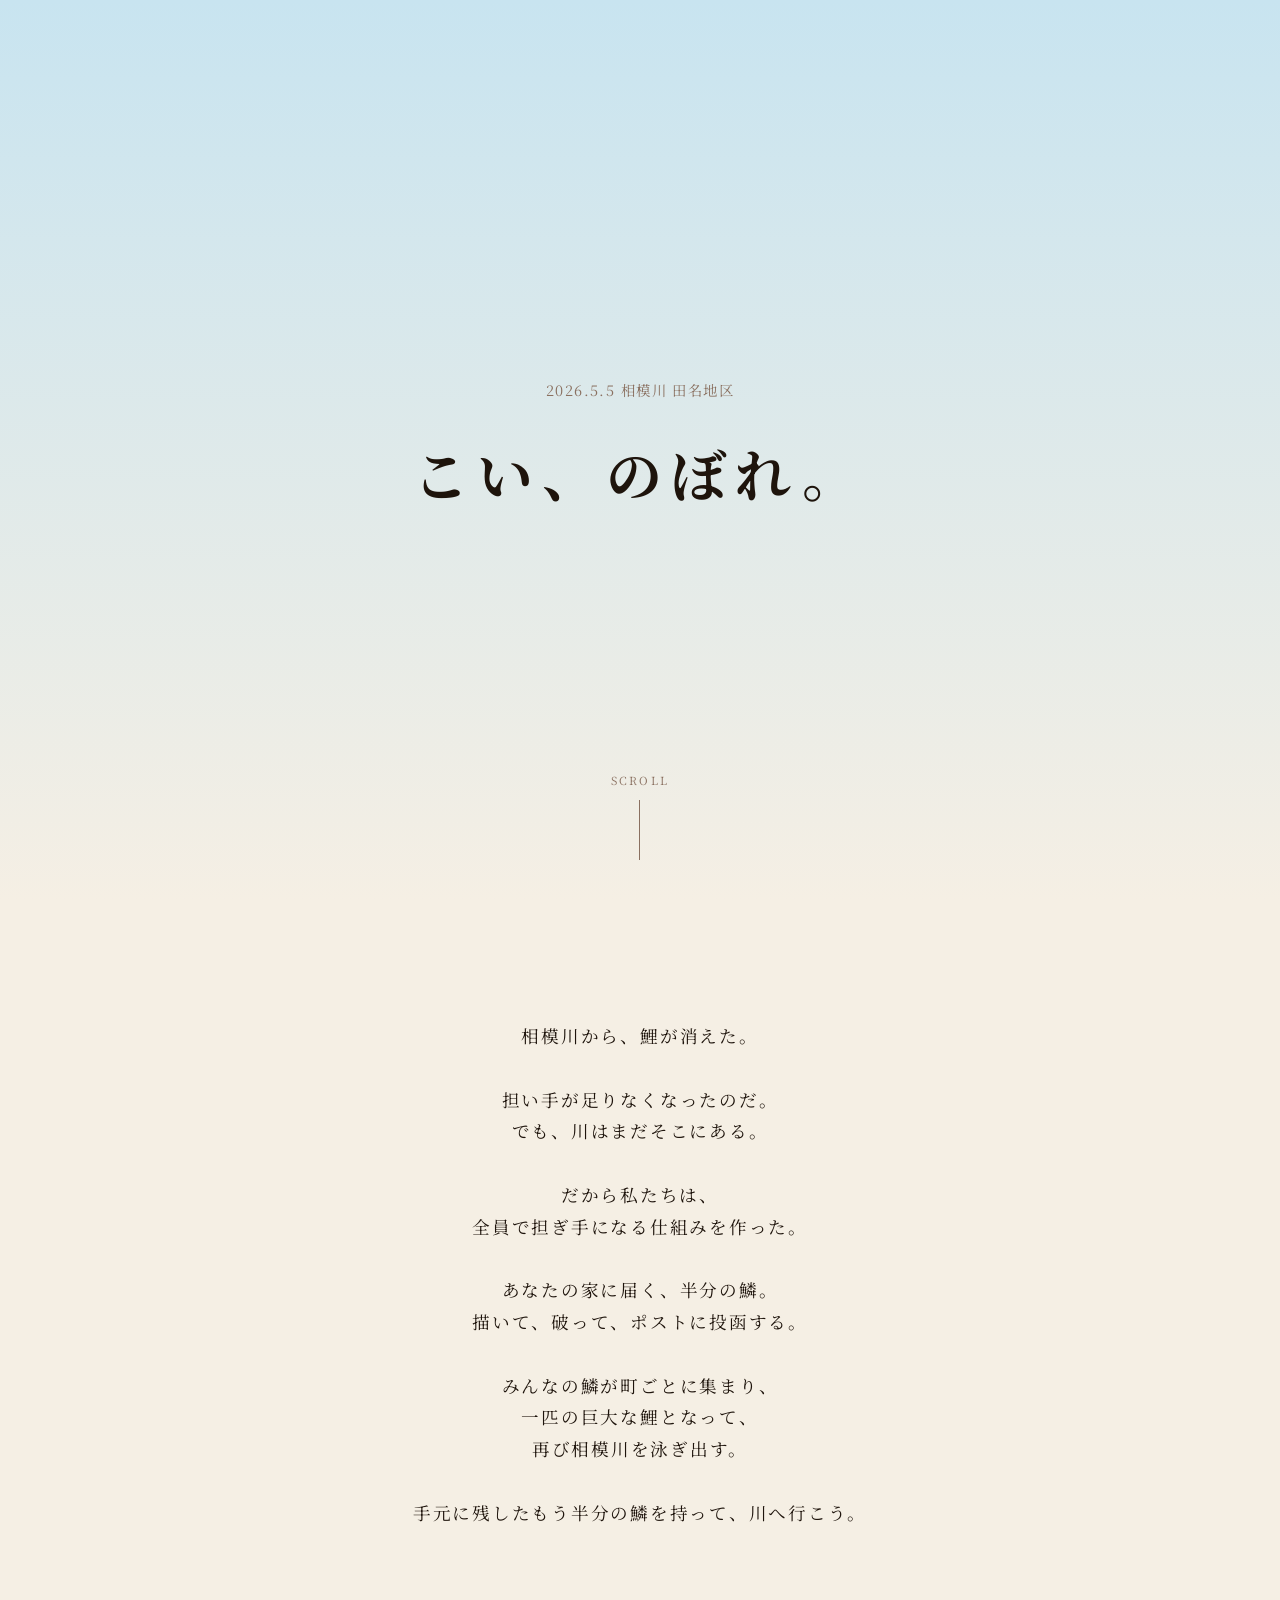
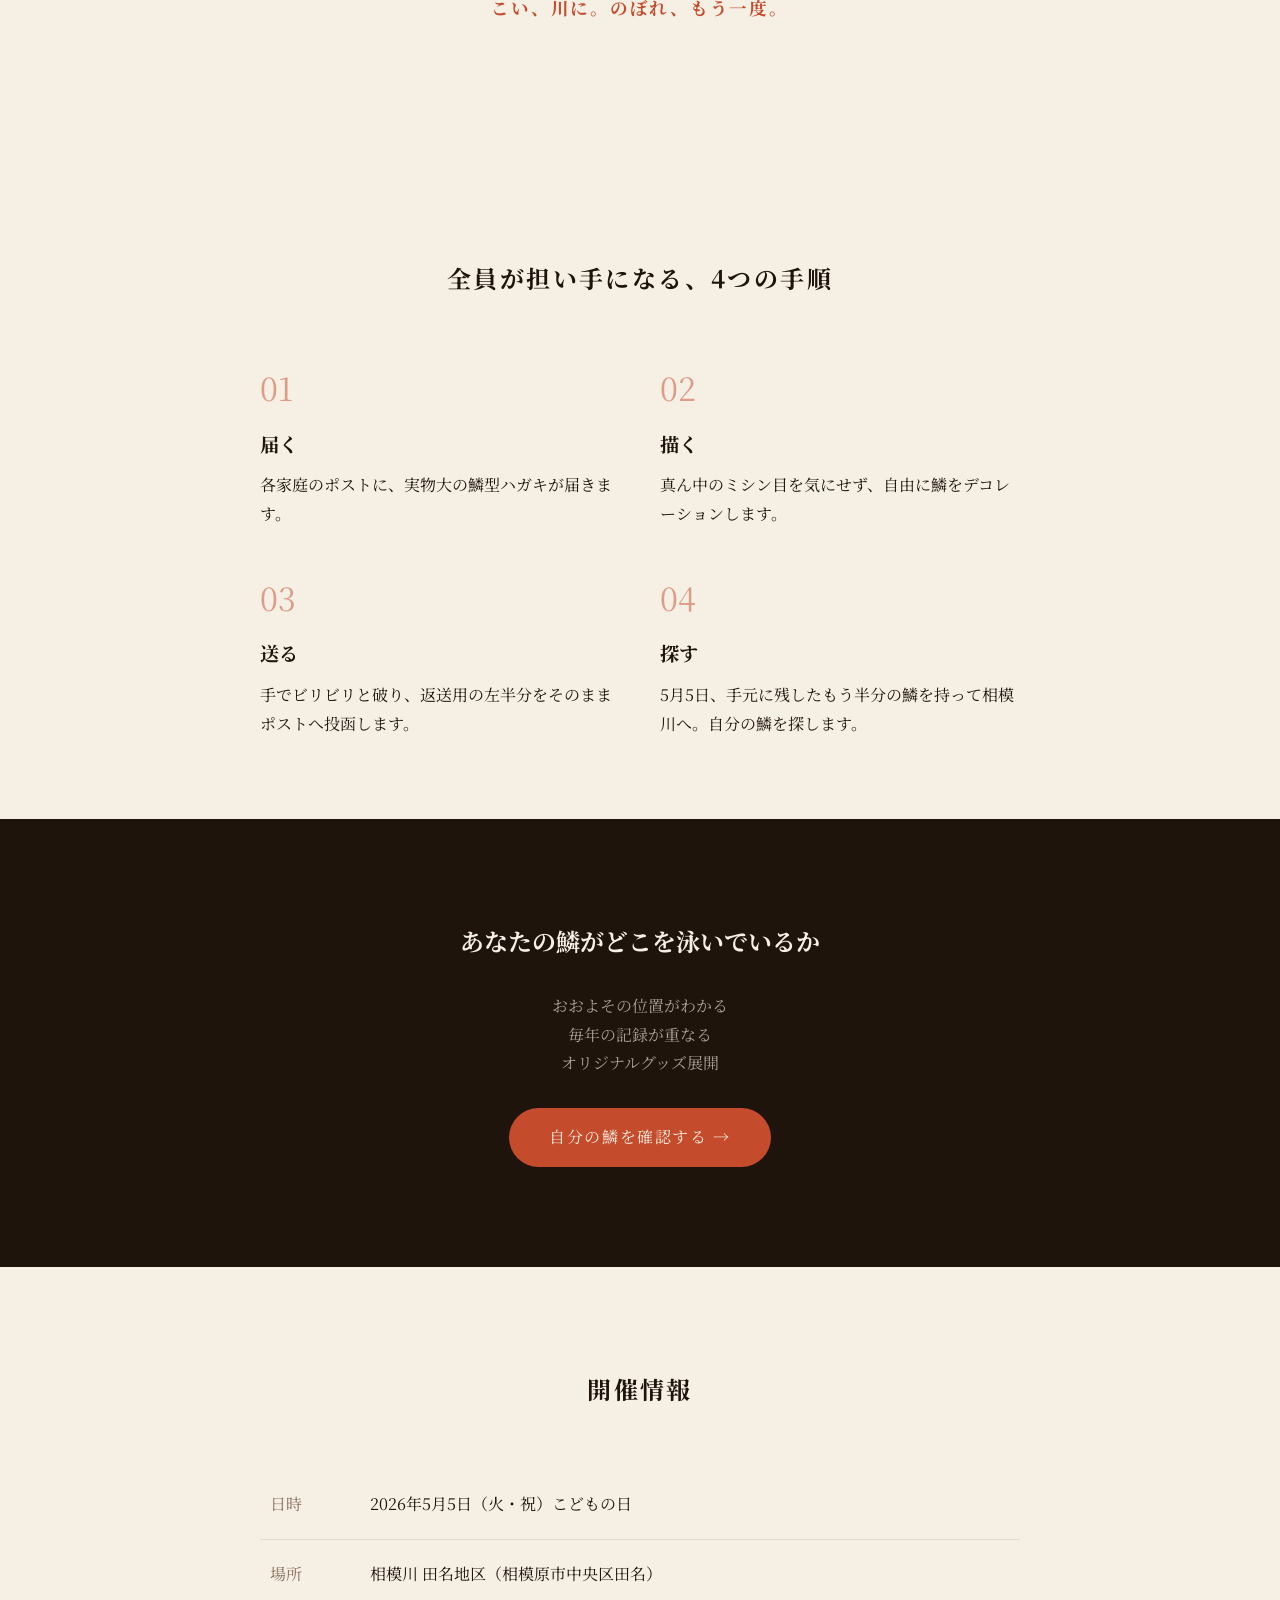
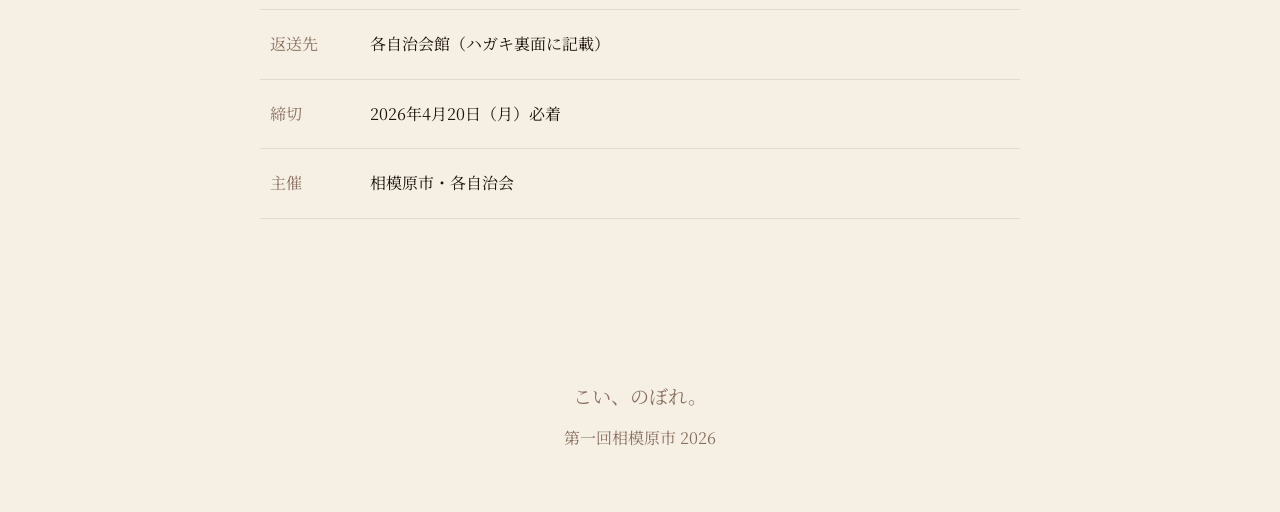
==== index.html @ a3b60a34 "Rename HTML to index.html" ====
<!DOCTYPE html>
<html lang="ja">
<head>
  <meta charset="UTF-8">
  <meta name="viewport" content="width=device-width, initial-scale=1.0">
  <title>こい、のぼれ。 | 第一回相模原市</title>
  <link rel="preconnect" href="https://fonts.googleapis.com">
  <link rel="preconnect" href="https://fonts.gstatic.com" crossorigin>
  <link href="https://fonts.googleapis.com/css2?family=Noto+Serif+JP:wght@300;400;700&display=swap" rel="stylesheet">
  <link rel="stylesheet" href="style.css">
</head>
<body>

  <section class="hero">
    <div class="hero-content fade-in">
      <div class="badge">2026.5.5 相模川 田名地区</div>
      <h1 class="logo-text">こい、のぼれ。</h1>
    </div>
    <div class="scroll-indicator fade-in">
      <span>SCROLL</span>
      <div class="line"></div>
    </div>
  </section>

  <section class="statement">
    <div class="statement-container fade-in">
      <p>相模川から、鯉が消えた。</p>
      <p>担い手が足りなくなったのだ。<br>でも、川はまだそこにある。</p>
      <p>だから私たちは、<br>全員で担ぎ手になる仕組みを作った。</p>
      <p>あなたの家に届く、半分の鱗。<br>描いて、破って、ポストに投函する。</p>
      <p>みんなの鱗が町ごとに集まり、<br>一匹の巨大な鯉となって、<br>再び相模川を泳ぎ出す。</p>
      <p>手元に残したもう半分の鱗を持って、川へ行こう。</p>
      <p class="accent-text highlight-statement">こい、川に。のぼれ、もう一度。</p>
    </div>
  </section>

  <section class="how-it-works">
    <h2 class="section-title fade-in">全員が担い手になる、4つの手順</h2>
    <div class="steps">
      <div class="step fade-in">
        <div class="step-num">01</div>
        <h3>届く</h3>
        <p>各家庭のポストに、実物大の鱗型ハガキが届きます。</p>
      </div>
      <div class="step fade-in">
        <div class="step-num">02</div>
        <h3>描く</h3>
        <p>真ん中のミシン目を気にせず、自由に鱗をデコレーションします。</p>
      </div>
      <div class="step fade-in">
        <div class="step-num">03</div>
        <h3>送る</h3>
        <p>手でビリビリと破り、返送用の左半分をそのままポストへ投函します。</p>
      </div>
      <div class="step fade-in">
        <div class="step-num">04</div>
        <h3>探す</h3>
        <p>5月5日、手元に残したもう半分の鱗を持って相模川へ。自分の鱗を探します。</p>
      </div>
    </div>
  </section>

  <section class="cta fade-in">
    <div class="cta-content">
      <h2>あなたの鱗がどこを泳いでいるか</h2>
      <ul class="cta-features">
        <li>おおよその位置がわかる</li>
        <li>毎年の記録が重なる</li>
        <li>オリジナルグッズ展開</li>
      </ul>
      <a href="my-uroko.html" class="btn-primary">自分の鱗を確認する &rarr;</a>
    </div>
  </section>

  <section class="info fade-in">
    <h2 class="section-title">開催情報</h2>
    <table class="info-table">
      <tr>
        <th>日時</th>
        <td>2026年5月5日（火・祝）こどもの日</td>
      </tr>
      <tr>
        <th>場所</th>
        <td>相模川 田名地区（相模原市中央区田名）</td>
      </tr>
      <tr>
        <th>返送先</th>
        <td>各自治会館（ハガキ裏面に記載）</td>
      </tr>
      <tr>
        <th>締切</th>
        <td>2026年4月20日（月）必着</td>
      </tr>
      <tr>
        <th>主催</th>
        <td>相模原市・各自治会</td>
      </tr>
    </table>
  </section>

  <footer class="footer">
    <div class="footer-logo">こい、のぼれ。</div>
    <div class="footer-sub">第一回相模原市 2026</div>
  </footer>

  <script src="main.js"></script>
</body>
</html>
---- style.css ----
:root {
  --bg-color: #f5efe4;
  --text-color: #1e140c;
  --accent-color: #c44b2b;
  --sky-color: #c8e4f0;
  --sub-text: #8a7060;
  --font-serif: 'Noto Serif JP', serif;
}

* {
  margin: 0;
  padding: 0;
  box-sizing: border-box;
}

body {
  font-family: var(--font-serif);
  background-color: var(--bg-color);
  color: var(--text-color);
  line-height: 1.8;
  overflow-x: hidden;
}

/* --- Utilities & Animations --- */
.fade-in {
  opacity: 0;
  transform: translateY(20px);
  transition: opacity 1s ease-out, transform 1s ease-out;
}
.fade-in.is-visible {
  opacity: 1;
  transform: translateY(0);
}
.accent-text { color: var(--accent-color); }

/* --- Hero Section --- */
.hero {
  height: 100vh;
  display: flex;
  flex-direction: column;
  justify-content: center;
  align-items: center;
  background: linear-gradient(to bottom, var(--sky-color) 0%, var(--bg-color) 100%);
  position: relative;
}
.badge {
  font-size: 0.9rem;
  letter-spacing: 0.1em;
  color: var(--sub-text);
  margin-bottom: 20px;
  text-align: center;
}
.logo-text {
  font-size: 3.5rem;
  font-weight: 700;
  letter-spacing: 0.15em;
  mix-blend-mode: multiply;
}
.scroll-indicator {
  position: absolute;
  bottom: 40px;
  display: flex;
  flex-direction: column;
  align-items: center;
  font-size: 0.7rem;
  letter-spacing: 0.2em;
  color: var(--sub-text);
}
.scroll-indicator .line {
  width: 1px;
  height: 60px;
  background-color: var(--sub-text);
  margin-top: 10px;
}

/* --- Statement Section --- */
.statement {
  padding: 120px 20px;
  display: flex;
  justify-content: center;
}
.statement-container {
  max-width: 600px;
  text-align: center;
}
.statement-container p {
  margin-bottom: 2rem;
  font-size: 1.1rem;
  letter-spacing: 0.1em;
}
.highlight-statement {
  font-size: 1.4rem;
  font-weight: 700;
  margin-top: 4rem;
}

/* --- How it works Section --- */
.how-it-works {
  padding: 80px 20px;
  max-width: 800px;
  margin: 0 auto;
}
.section-title {
  text-align: center;
  font-size: 1.5rem;
  letter-spacing: 0.1em;
  margin-bottom: 60px;
}
.steps {
  display: grid;
  grid-template-columns: repeat(auto-fit, minmax(240px, 1fr));
  gap: 40px;
}
.step-num {
  font-size: 2rem;
  color: var(--accent-color);
  opacity: 0.5;
  margin-bottom: 10px;
}
.step h3 {
  font-size: 1.2rem;
  margin-bottom: 10px;
}

/* --- CTA Section --- */
.cta {
  background-color: var(--text-color);
  color: var(--bg-color);
  padding: 100px 20px;
  text-align: center;
}
.cta-features {
  list-style: none;
  margin: 30px 0;
  color: #a9a098;
}
.btn-primary {
  display: inline-block;
  background-color: var(--accent-color);
  color: var(--bg-color);
  padding: 15px 40px;
  text-decoration: none;
  border-radius: 50px;
  letter-spacing: 0.1em;
  transition: opacity 0.3s;
}
.btn-primary:hover { opacity: 0.8; }

/* --- Info Section --- */
.info {
  padding: 100px 20px;
  max-width: 800px;
  margin: 0 auto;
}
.info-table {
  width: 100%;
  border-collapse: collapse;
}
.info-table th, .info-table td {
  padding: 20px 10px;
  border-bottom: 1px solid rgba(30, 20, 12, 0.1);
  text-align: left;
}
.info-table th {
  width: 100px;
  color: var(--sub-text);
  font-weight: 400;
}

/* --- Footer --- */
.footer {
  text-align: center;
  padding: 60px 20px;
  color: var(--sub-text);
}
.footer-logo { font-size: 1.2rem; margin-bottom: 10px; }

/* =========================================
   MY Uroko Page (Mobile First UI)
========================================= */
.my-uroko-page {
  background-color: var(--bg-color);
  min-height: 100vh;
  display: flex;
  flex-direction: column;
}
.mu-header {
  padding: 20px;
  display: flex;
  justify-content: space-between;
  align-items: center;
  border-bottom: 1px solid rgba(30, 20, 12, 0.1);
}
.mu-logo { font-weight: 700; }
.mu-area { font-size: 0.8rem; color: var(--sub-text); }
.mu-main { flex: 1; padding: 40px 20px; }
.mu-visual { text-align: center; margin-bottom: 50px; }

/* 簡易的な鱗の並びと、命の鼓動（Heartbeat）アニメーション */
.scale-pattern {
  display: flex;
  flex-wrap: wrap;
  justify-content: center;
  gap: 5px;
  max-width: 200px;
  margin: 0 auto 30px auto;
}
.scale {
  width: 40px; height: 40px;
  background-color: rgba(30, 20, 12, 0.1);
  border-radius: 0 50% 50% 50%;
  transform: rotate(45deg);
}
.scale.highlight { background-color: var(--accent-color); }
.scale.family { background-color: #7ca8b8; }
.heartbeat {
  animation: heartbeat 2s infinite;
}
@keyframes heartbeat {
  0% { transform: rotate(45deg) scale(1); }
  10% { transform: rotate(45deg) scale(1.1); }
  20% { transform: rotate(45deg) scale(1); }
}

.mu-countdown { text-align: center; margin-bottom: 40px; }
.days { font-size: 4rem; font-weight: 700; color: var(--accent-color); line-height: 1; }
.days span { font-size: 1.2rem; color: var(--text-color); }

.mu-tabs { display: flex; border-bottom: 1px solid rgba(30, 20, 12, 0.1); margin-bottom: 20px; }
.tab { flex: 1; text-align: center; padding: 10px; color: var(--sub-text); }
.tab.active { color: var(--text-color); border-bottom: 2px solid var(--text-color); font-weight: 700; }
.family-list { list-style: none; }
.family-list li { margin-bottom: 15px; font-size: 0.9rem; }
.color-dot { display: inline-block; width: 12px; height: 12px; border-radius: 50%; margin-right: 10px; }

.mu-footer {
  background-color: var(--text-color);
  color: var(--bg-color);
  text-align: center;
  padding: 30px 20px;
  font-weight: 300;
  letter-spacing: 0.1em;
}
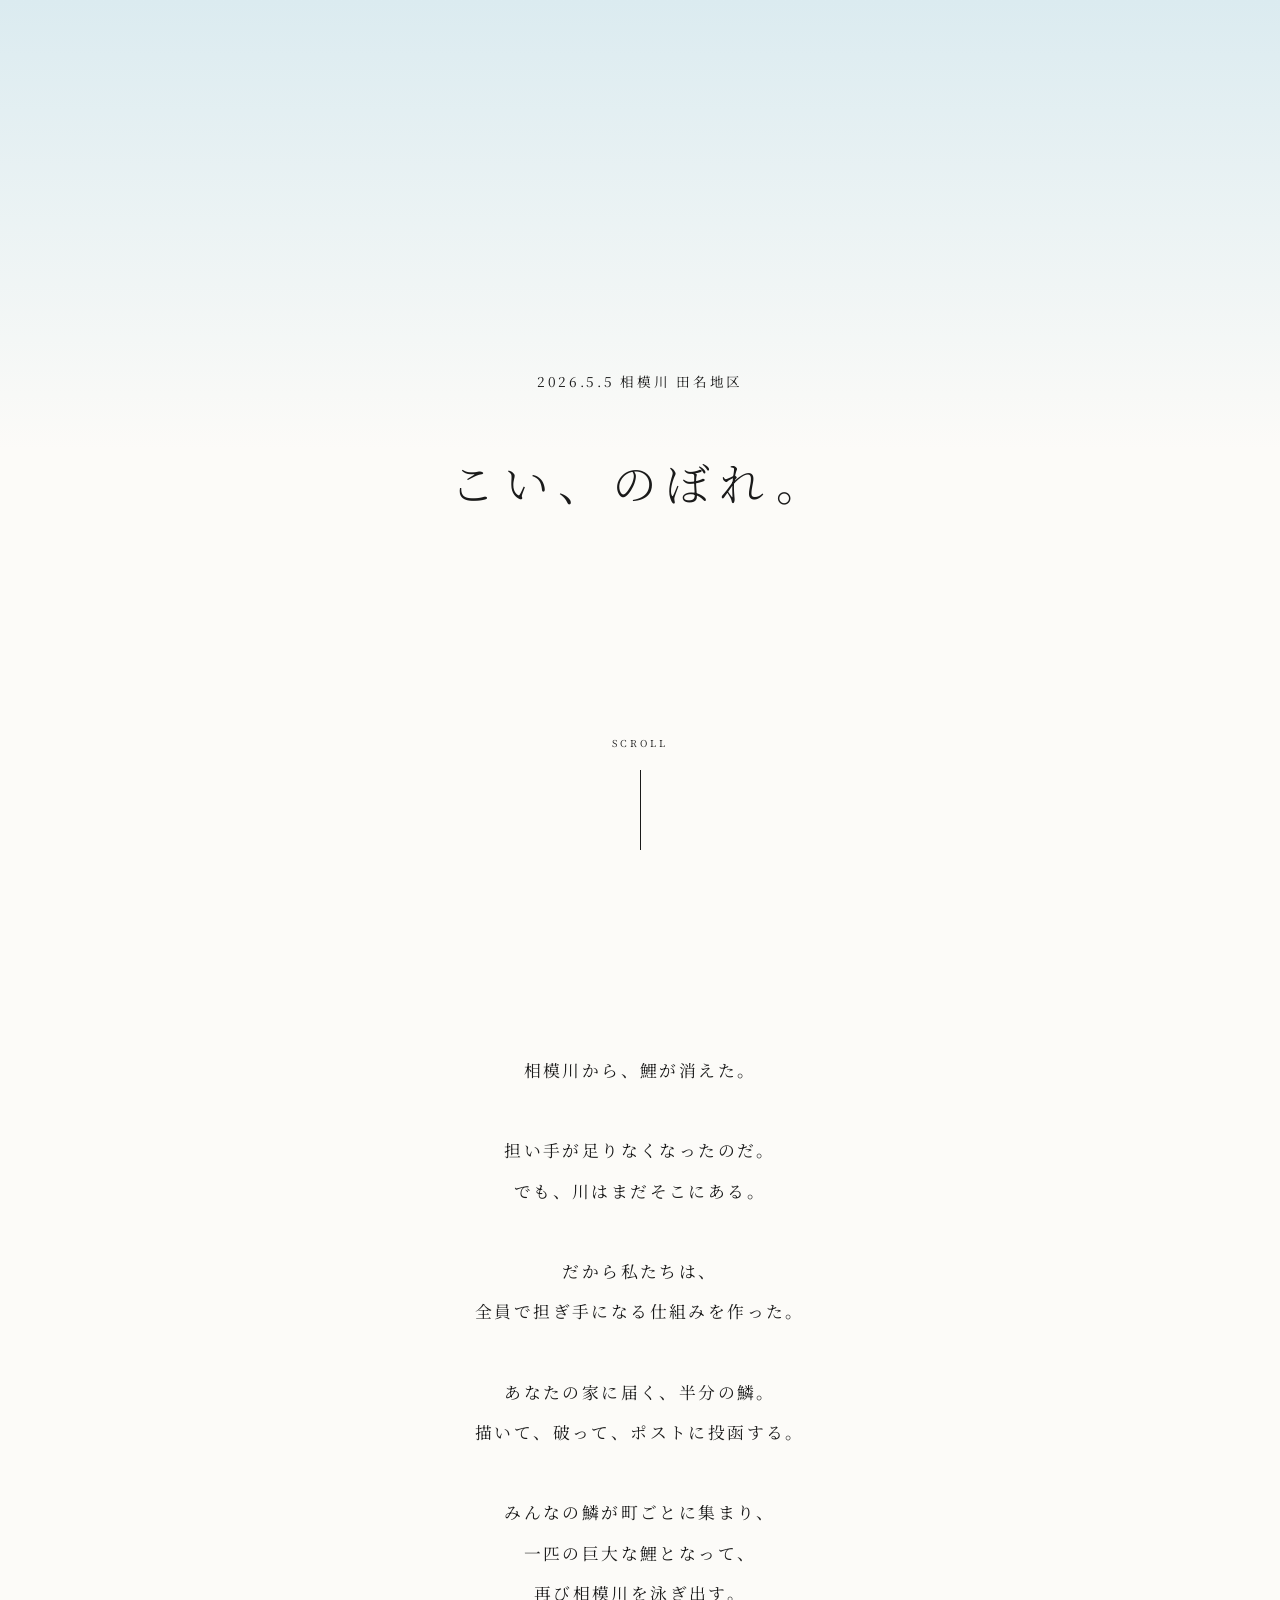
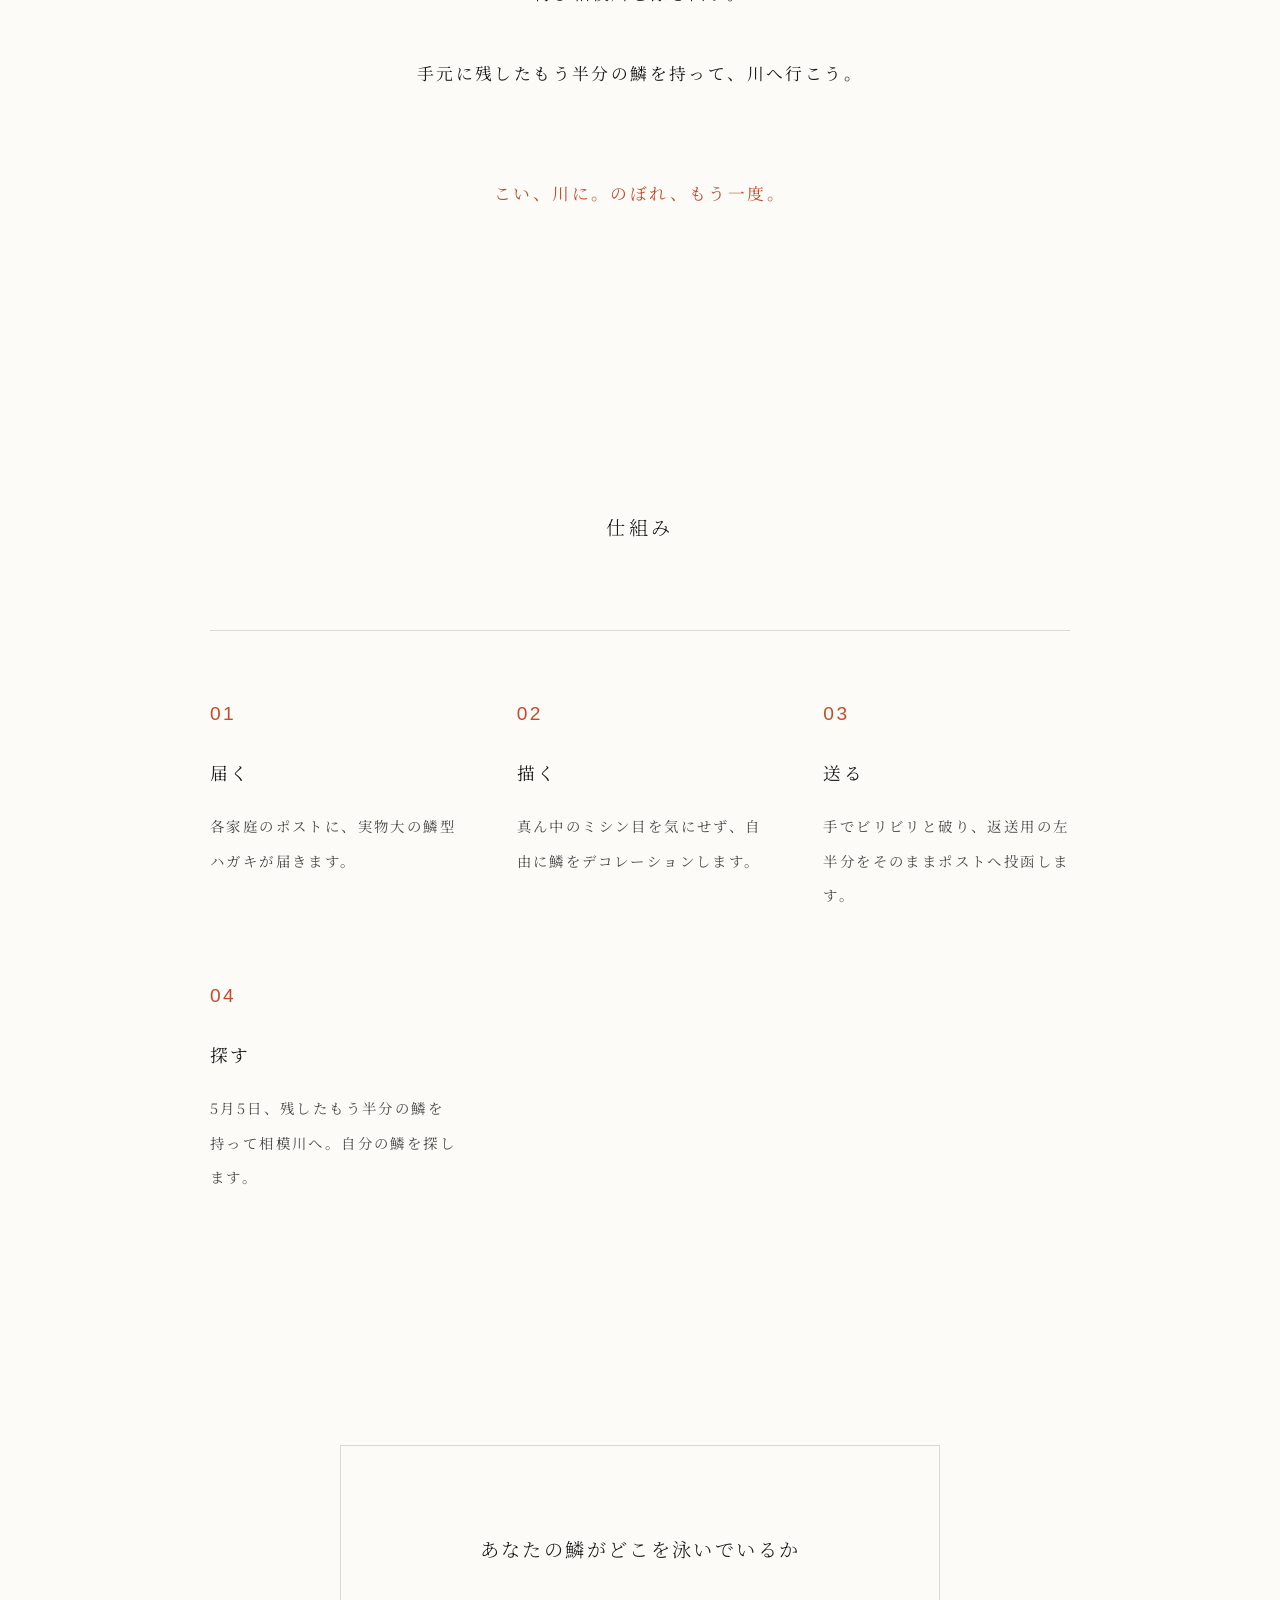
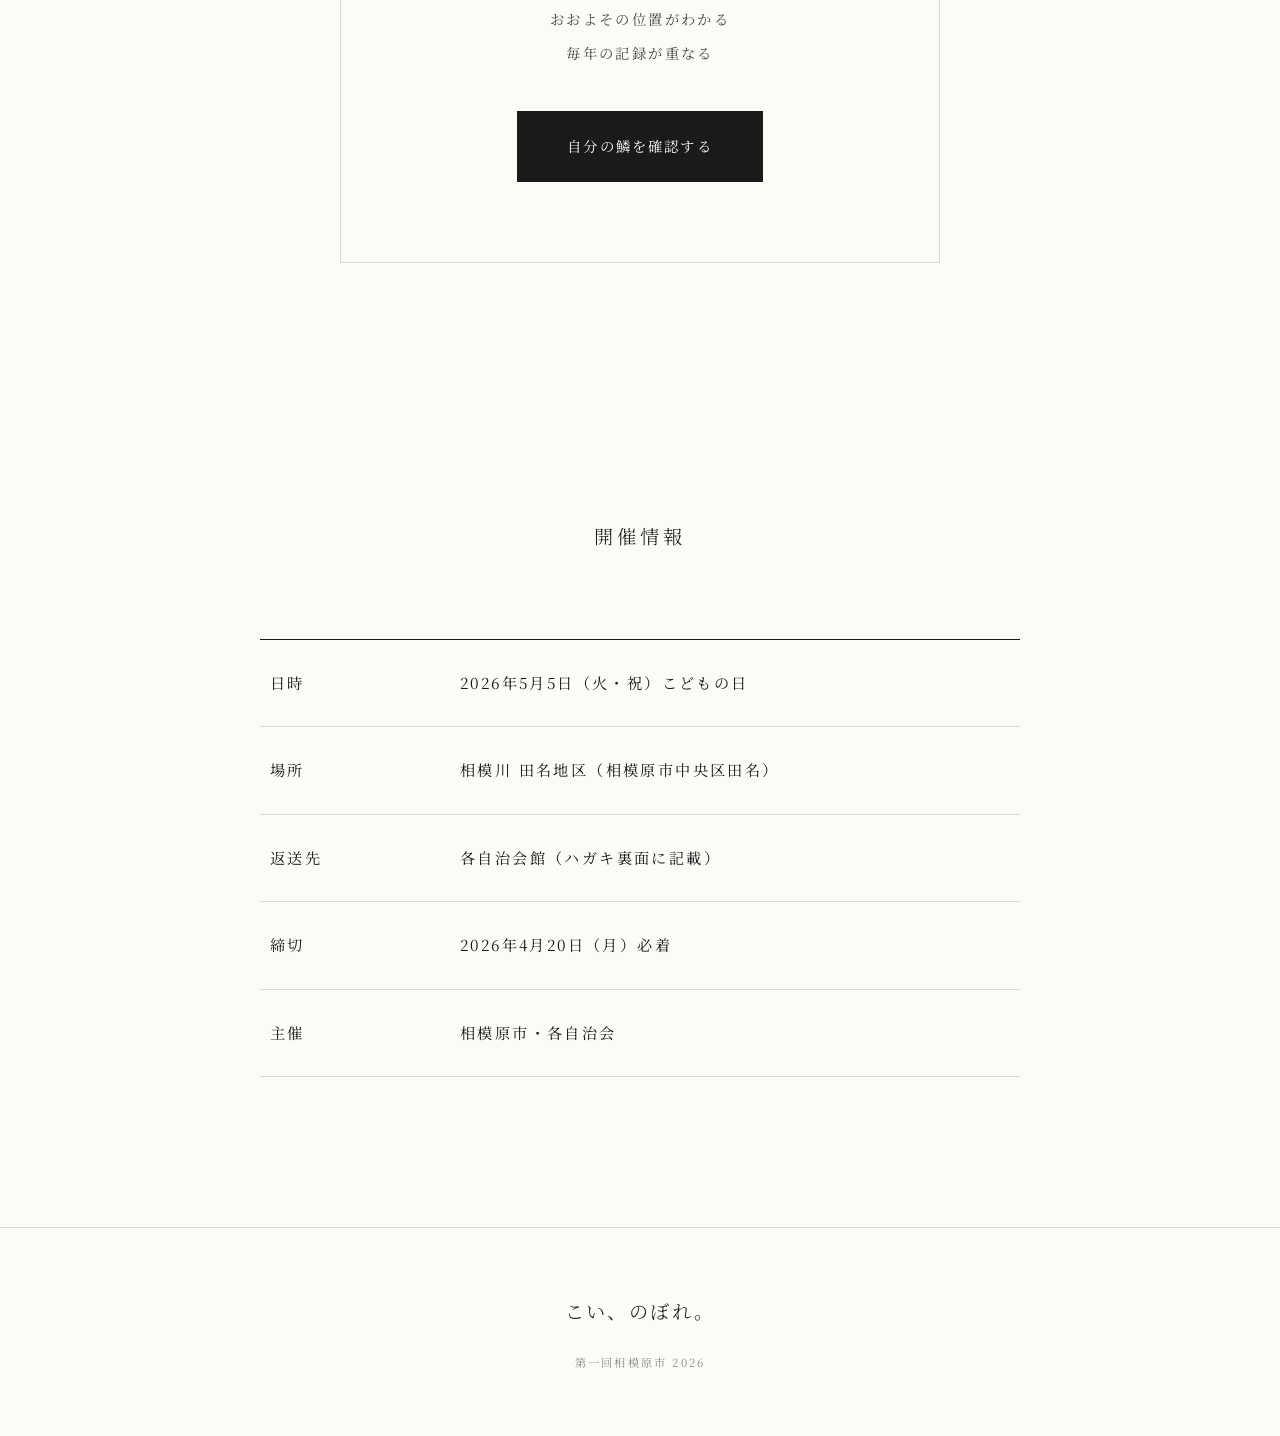
==== commit c379d1e7: "Update index.html" ====
--- a/index.html
+++ b/index.html
@@ -6,13 +6,13 @@
   <title>こい、のぼれ。 | 第一回相模原市</title>
   <link rel="preconnect" href="https://fonts.googleapis.com">
   <link rel="preconnect" href="https://fonts.gstatic.com" crossorigin>
-  <link href="https://fonts.googleapis.com/css2?family=Noto+Serif+JP:wght@300;400;700&display=swap" rel="stylesheet">
+  <link href="https://fonts.googleapis.com/css2?family=Noto+Serif+JP:wght@300;400&display=swap" rel="stylesheet">
   <link rel="stylesheet" href="style.css">
 </head>
 <body>
 
   <section class="hero">
-    <div class="hero-content fade-in">
+    <div class="hero-content fade-in text-center">
       <div class="badge">2026.5.5 相模川 田名地区</div>
       <h1 class="logo-text">こい、のぼれ。</h1>
     </div>
@@ -23,19 +23,19 @@
   </section>
 
   <section class="statement">
-    <div class="statement-container fade-in">
-      <p>相模川から、鯉が消えた。</p>
-      <p>担い手が足りなくなったのだ。<br>でも、川はまだそこにある。</p>
-      <p>だから私たちは、<br>全員で担ぎ手になる仕組みを作った。</p>
-      <p>あなたの家に届く、半分の鱗。<br>描いて、破って、ポストに投函する。</p>
-      <p>みんなの鱗が町ごとに集まり、<br>一匹の巨大な鯉となって、<br>再び相模川を泳ぎ出す。</p>
-      <p>手元に残したもう半分の鱗を持って、川へ行こう。</p>
-      <p class="accent-text highlight-statement">こい、川に。のぼれ、もう一度。</p>
+    <div class="statement-container">
+      <p class="fade-in">相模川から、鯉が消えた。</p>
+      <p class="fade-in">担い手が足りなくなったのだ。<br>でも、川はまだそこにある。</p>
+      <p class="fade-in">だから私たちは、<br>全員で担ぎ手になる仕組みを作った。</p>
+      <p class="fade-in">あなたの家に届く、半分の鱗。<br>描いて、破って、ポストに投函する。</p>
+      <p class="fade-in">みんなの鱗が町ごとに集まり、<br>一匹の巨大な鯉となって、<br>再び相模川を泳ぎ出す。</p>
+      <p class="fade-in">手元に残したもう半分の鱗を持って、川へ行こう。</p>
+      <p class="accent-text highlight-statement fade-in">こい、川に。のぼれ、もう一度。</p>
     </div>
   </section>
 
   <section class="how-it-works">
-    <h2 class="section-title fade-in">全員が担い手になる、4つの手順</h2>
+    <h2 class="section-title fade-in">仕組み</h2>
     <div class="steps">
       <div class="step fade-in">
         <div class="step-num">01</div>
@@ -55,26 +55,25 @@
       <div class="step fade-in">
         <div class="step-num">04</div>
         <h3>探す</h3>
-        <p>5月5日、手元に残したもう半分の鱗を持って相模川へ。自分の鱗を探します。</p>
+        <p>5月5日、残したもう半分の鱗を持って相模川へ。自分の鱗を探します。</p>
       </div>
     </div>
   </section>
 
-  <section class="cta fade-in">
-    <div class="cta-content">
+  <section class="cta">
+    <div class="cta-content fade-in">
       <h2>あなたの鱗がどこを泳いでいるか</h2>
       <ul class="cta-features">
         <li>おおよその位置がわかる</li>
         <li>毎年の記録が重なる</li>
-        <li>オリジナルグッズ展開</li>
       </ul>
-      <a href="my-uroko.html" class="btn-primary">自分の鱗を確認する &rarr;</a>
+      <a href="my-uroko.html" class="btn-primary">自分の鱗を確認する</a>
     </div>
   </section>
 
-  <section class="info fade-in">
-    <h2 class="section-title">開催情報</h2>
-    <table class="info-table">
+  <section class="info">
+    <h2 class="section-title fade-in">開催情報</h2>
+    <table class="info-table fade-in">
       <tr>
         <th>日時</th>
         <td>2026年5月5日（火・祝）こどもの日</td>
@@ -98,7 +97,7 @@
     </table>
   </section>
 
-  <footer class="footer">
+  <footer class="footer fade-in">
     <div class="footer-logo">こい、のぼれ。</div>
     <div class="footer-sub">第一回相模原市 2026</div>
   </footer>
--- a/style.css
+++ b/style.css
@@ -1,9 +1,11 @@
+@charset "UTF-8";
+
 :root {
-  --bg-color: #f5efe4;
-  --text-color: #1e140c;
+  /* リファレンスに合わせた、より上品な和紙のような色設定 */
+  --bg-color: #fcfbf8;
+  --text-color: #1a1a1a;
   --accent-color: #c44b2b;
-  --sky-color: #c8e4f0;
-  --sub-text: #8a7060;
+  --border-color: rgba(26, 26, 26, 0.15);
   --font-serif: 'Noto Serif JP', serif;
 }
 
@@ -17,21 +19,24 @@
   font-family: var(--font-serif);
   background-color: var(--bg-color);
   color: var(--text-color);
-  line-height: 1.8;
-  overflow-x: hidden;
+  line-height: 2.4; /* 行間をさらに広く */
+  letter-spacing: 0.15em; /* 文字間を空けて上品に */
+  -webkit-font-smoothing: antialiased;
+  -moz-osx-font-smoothing: grayscale;
 }
 
 /* --- Utilities & Animations --- */
 .fade-in {
   opacity: 0;
-  transform: translateY(20px);
-  transition: opacity 1s ease-out, transform 1s ease-out;
+  transform: translateY(30px); /* 移動距離を少し長めに */
+  transition: opacity 1.5s cubic-bezier(0.2, 0.8, 0.2, 1), transform 1.5s cubic-bezier(0.2, 0.8, 0.2, 1);
 }
 .fade-in.is-visible {
   opacity: 1;
   transform: translateY(0);
 }
 .accent-text { color: var(--accent-color); }
+.text-center { text-align: center; }
 
 /* --- Hero Section --- */
 .hero {
@@ -40,42 +45,55 @@
   flex-direction: column;
   justify-content: center;
   align-items: center;
-  background: linear-gradient(to bottom, var(--sky-color) 0%, var(--bg-color) 100%);
   position: relative;
 }
+.hero::after {
+  /* 空色の淡いグラデーションを上部のみに配置 */
+  content: '';
+  position: absolute;
+  top: 0; left: 0; width: 100%; height: 50vh;
+  background: linear-gradient(to bottom, #dbebf0 0%, rgba(252,251,248,0) 100%);
+  z-index: -1;
+}
 .badge {
-  font-size: 0.9rem;
-  letter-spacing: 0.1em;
-  color: var(--sub-text);
-  margin-bottom: 20px;
-  text-align: center;
+  font-size: 0.85rem;
+  letter-spacing: 0.2em;
+  margin-bottom: 30px;
 }
 .logo-text {
-  font-size: 3.5rem;
-  font-weight: 700;
-  letter-spacing: 0.15em;
-  mix-blend-mode: multiply;
-}
+  font-size: 2.8rem;
+  font-weight: 300; /* 太字をやめ、細く繊細に */
+  letter-spacing: 0.2em;
+}
+
+/* スクロールインジケーター（極細の線） */
 .scroll-indicator {
   position: absolute;
-  bottom: 40px;
+  bottom: 50px;
   display: flex;
   flex-direction: column;
   align-items: center;
-  font-size: 0.7rem;
-  letter-spacing: 0.2em;
-  color: var(--sub-text);
+  font-size: 0.6rem;
+  letter-spacing: 0.3em;
 }
 .scroll-indicator .line {
   width: 1px;
-  height: 60px;
-  background-color: var(--sub-text);
-  margin-top: 10px;
+  height: 80px;
+  background-color: var(--text-color);
+  margin-top: 15px;
+  transform-origin: top;
+  animation: scrollLine 2s infinite cubic-bezier(0.2, 0.8, 0.2, 1);
+}
+@keyframes scrollLine {
+  0% { transform: scaleY(0); }
+  50% { transform: scaleY(1); transform-origin: top; }
+  51% { transform-origin: bottom; }
+  100% { transform: scaleY(0); transform-origin: bottom; }
 }
 
 /* --- Statement Section --- */
 .statement {
-  padding: 120px 20px;
+  padding: 150px 20px;
   display: flex;
   justify-content: center;
 }
@@ -84,160 +102,114 @@
   text-align: center;
 }
 .statement-container p {
-  margin-bottom: 2rem;
-  font-size: 1.1rem;
-  letter-spacing: 0.1em;
+  margin-bottom: 2.5rem;
+  font-size: 1.05rem;
 }
 .highlight-statement {
-  font-size: 1.4rem;
-  font-weight: 700;
-  margin-top: 4rem;
+  font-size: 1.2rem;
+  margin-top: 5rem;
 }
 
 /* --- How it works Section --- */
 .how-it-works {
-  padding: 80px 20px;
-  max-width: 800px;
+  padding: 100px 20px;
+  max-width: 900px;
   margin: 0 auto;
 }
 .section-title {
   text-align: center;
-  font-size: 1.5rem;
-  letter-spacing: 0.1em;
-  margin-bottom: 60px;
+  font-size: 1.2rem;
+  font-weight: 300;
+  letter-spacing: 0.2em;
+  margin-bottom: 80px;
 }
 .steps {
   display: grid;
-  grid-template-columns: repeat(auto-fit, minmax(240px, 1fr));
-  gap: 40px;
+  grid-template-columns: repeat(auto-fit, minmax(200px, 1fr));
+  gap: 60px;
+  border-top: 1px solid var(--border-color); /* 花火サイトのような区切り線 */
+  padding-top: 60px;
 }
 .step-num {
-  font-size: 2rem;
+  font-size: 1.2rem;
   color: var(--accent-color);
-  opacity: 0.5;
-  margin-bottom: 10px;
+  margin-bottom: 15px;
+  font-family: Helvetica, sans-serif; /* 数字だけシャープに */
 }
 .step h3 {
-  font-size: 1.2rem;
-  margin-bottom: 10px;
+  font-size: 1.1rem;
+  font-weight: 400;
+  margin-bottom: 15px;
+}
+.step p {
+  font-size: 0.9rem;
+  color: #4a4a4a;
 }
 
 /* --- CTA Section --- */
 .cta {
+  padding: 150px 20px;
+  text-align: center;
+}
+.cta-content {
+  max-width: 600px;
+  margin: 0 auto;
+  border: 1px solid var(--border-color); /* 繊細な枠線 */
+  padding: 80px 40px;
+}
+.cta-content h2 {
+  font-size: 1.2rem;
+  font-weight: 300;
+  margin-bottom: 30px;
+}
+.cta-features {
+  list-style: none;
+  margin-bottom: 40px;
+  font-size: 0.9rem;
+  color: #4a4a4a;
+}
+.btn-primary {
+  display: inline-block;
   background-color: var(--text-color);
   color: var(--bg-color);
-  padding: 100px 20px;
-  text-align: center;
-}
-.cta-features {
-  list-style: none;
-  margin: 30px 0;
-  color: #a9a098;
-}
-.btn-primary {
-  display: inline-block;
+  padding: 18px 50px;
+  text-decoration: none;
+  font-size: 0.9rem;
+  letter-spacing: 0.15em;
+  transition: all 0.4s ease;
+}
+.btn-primary:hover {
   background-color: var(--accent-color);
-  color: var(--bg-color);
-  padding: 15px 40px;
-  text-decoration: none;
-  border-radius: 50px;
-  letter-spacing: 0.1em;
-  transition: opacity 0.3s;
-}
-.btn-primary:hover { opacity: 0.8; }
+}
 
 /* --- Info Section --- */
 .info {
-  padding: 100px 20px;
+  padding: 100px 20px 150px;
   max-width: 800px;
   margin: 0 auto;
 }
 .info-table {
   width: 100%;
   border-collapse: collapse;
+  border-top: 1px solid var(--text-color); /* 上下の太い線で締める */
+  border-bottom: 1px solid var(--text-color);
 }
 .info-table th, .info-table td {
-  padding: 20px 10px;
-  border-bottom: 1px solid rgba(30, 20, 12, 0.1);
+  padding: 25px 10px;
+  border-bottom: 1px solid var(--border-color);
+  font-size: 0.95rem;
+}
+.info-table th {
+  width: 25%;
+  font-weight: 400;
   text-align: left;
-}
-.info-table th {
-  width: 100px;
-  color: var(--sub-text);
-  font-weight: 400;
 }
 
 /* --- Footer --- */
 .footer {
   text-align: center;
   padding: 60px 20px;
-  color: var(--sub-text);
-}
-.footer-logo { font-size: 1.2rem; margin-bottom: 10px; }
-
-/* =========================================
-   MY Uroko Page (Mobile First UI)
-========================================= */
-.my-uroko-page {
-  background-color: var(--bg-color);
-  min-height: 100vh;
-  display: flex;
-  flex-direction: column;
-}
-.mu-header {
-  padding: 20px;
-  display: flex;
-  justify-content: space-between;
-  align-items: center;
-  border-bottom: 1px solid rgba(30, 20, 12, 0.1);
-}
-.mu-logo { font-weight: 700; }
-.mu-area { font-size: 0.8rem; color: var(--sub-text); }
-.mu-main { flex: 1; padding: 40px 20px; }
-.mu-visual { text-align: center; margin-bottom: 50px; }
-
-/* 簡易的な鱗の並びと、命の鼓動（Heartbeat）アニメーション */
-.scale-pattern {
-  display: flex;
-  flex-wrap: wrap;
-  justify-content: center;
-  gap: 5px;
-  max-width: 200px;
-  margin: 0 auto 30px auto;
-}
-.scale {
-  width: 40px; height: 40px;
-  background-color: rgba(30, 20, 12, 0.1);
-  border-radius: 0 50% 50% 50%;
-  transform: rotate(45deg);
-}
-.scale.highlight { background-color: var(--accent-color); }
-.scale.family { background-color: #7ca8b8; }
-.heartbeat {
-  animation: heartbeat 2s infinite;
-}
-@keyframes heartbeat {
-  0% { transform: rotate(45deg) scale(1); }
-  10% { transform: rotate(45deg) scale(1.1); }
-  20% { transform: rotate(45deg) scale(1); }
-}
-
-.mu-countdown { text-align: center; margin-bottom: 40px; }
-.days { font-size: 4rem; font-weight: 700; color: var(--accent-color); line-height: 1; }
-.days span { font-size: 1.2rem; color: var(--text-color); }
-
-.mu-tabs { display: flex; border-bottom: 1px solid rgba(30, 20, 12, 0.1); margin-bottom: 20px; }
-.tab { flex: 1; text-align: center; padding: 10px; color: var(--sub-text); }
-.tab.active { color: var(--text-color); border-bottom: 2px solid var(--text-color); font-weight: 700; }
-.family-list { list-style: none; }
-.family-list li { margin-bottom: 15px; font-size: 0.9rem; }
-.color-dot { display: inline-block; width: 12px; height: 12px; border-radius: 50%; margin-right: 10px; }
-
-.mu-footer {
-  background-color: var(--text-color);
-  color: var(--bg-color);
-  text-align: center;
-  padding: 30px 20px;
-  font-weight: 300;
-  letter-spacing: 0.1em;
-}
+  border-top: 1px solid var(--border-color);
+}
+.footer-logo { font-size: 1.2rem; margin-bottom: 15px; font-weight: 300; }
+.footer-sub { font-size: 0.7rem; letter-spacing: 0.2em; color: #888; }
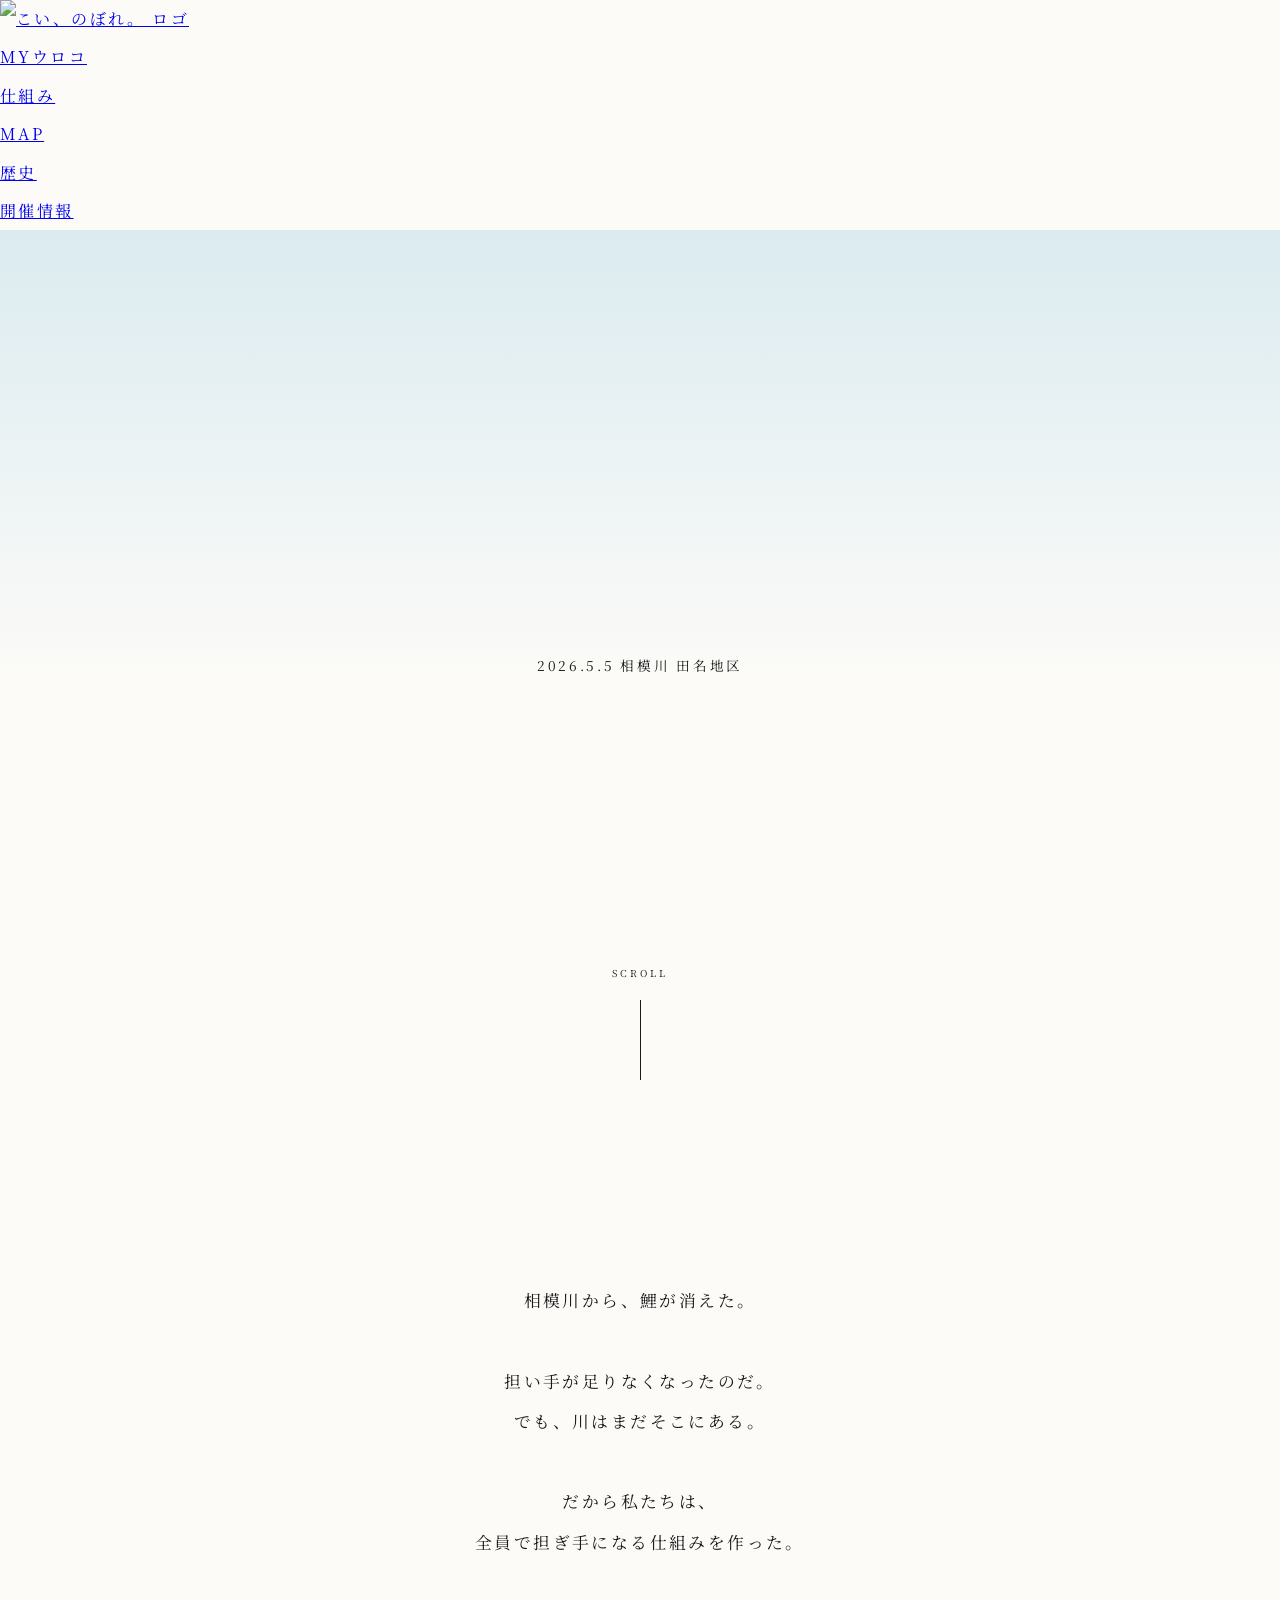
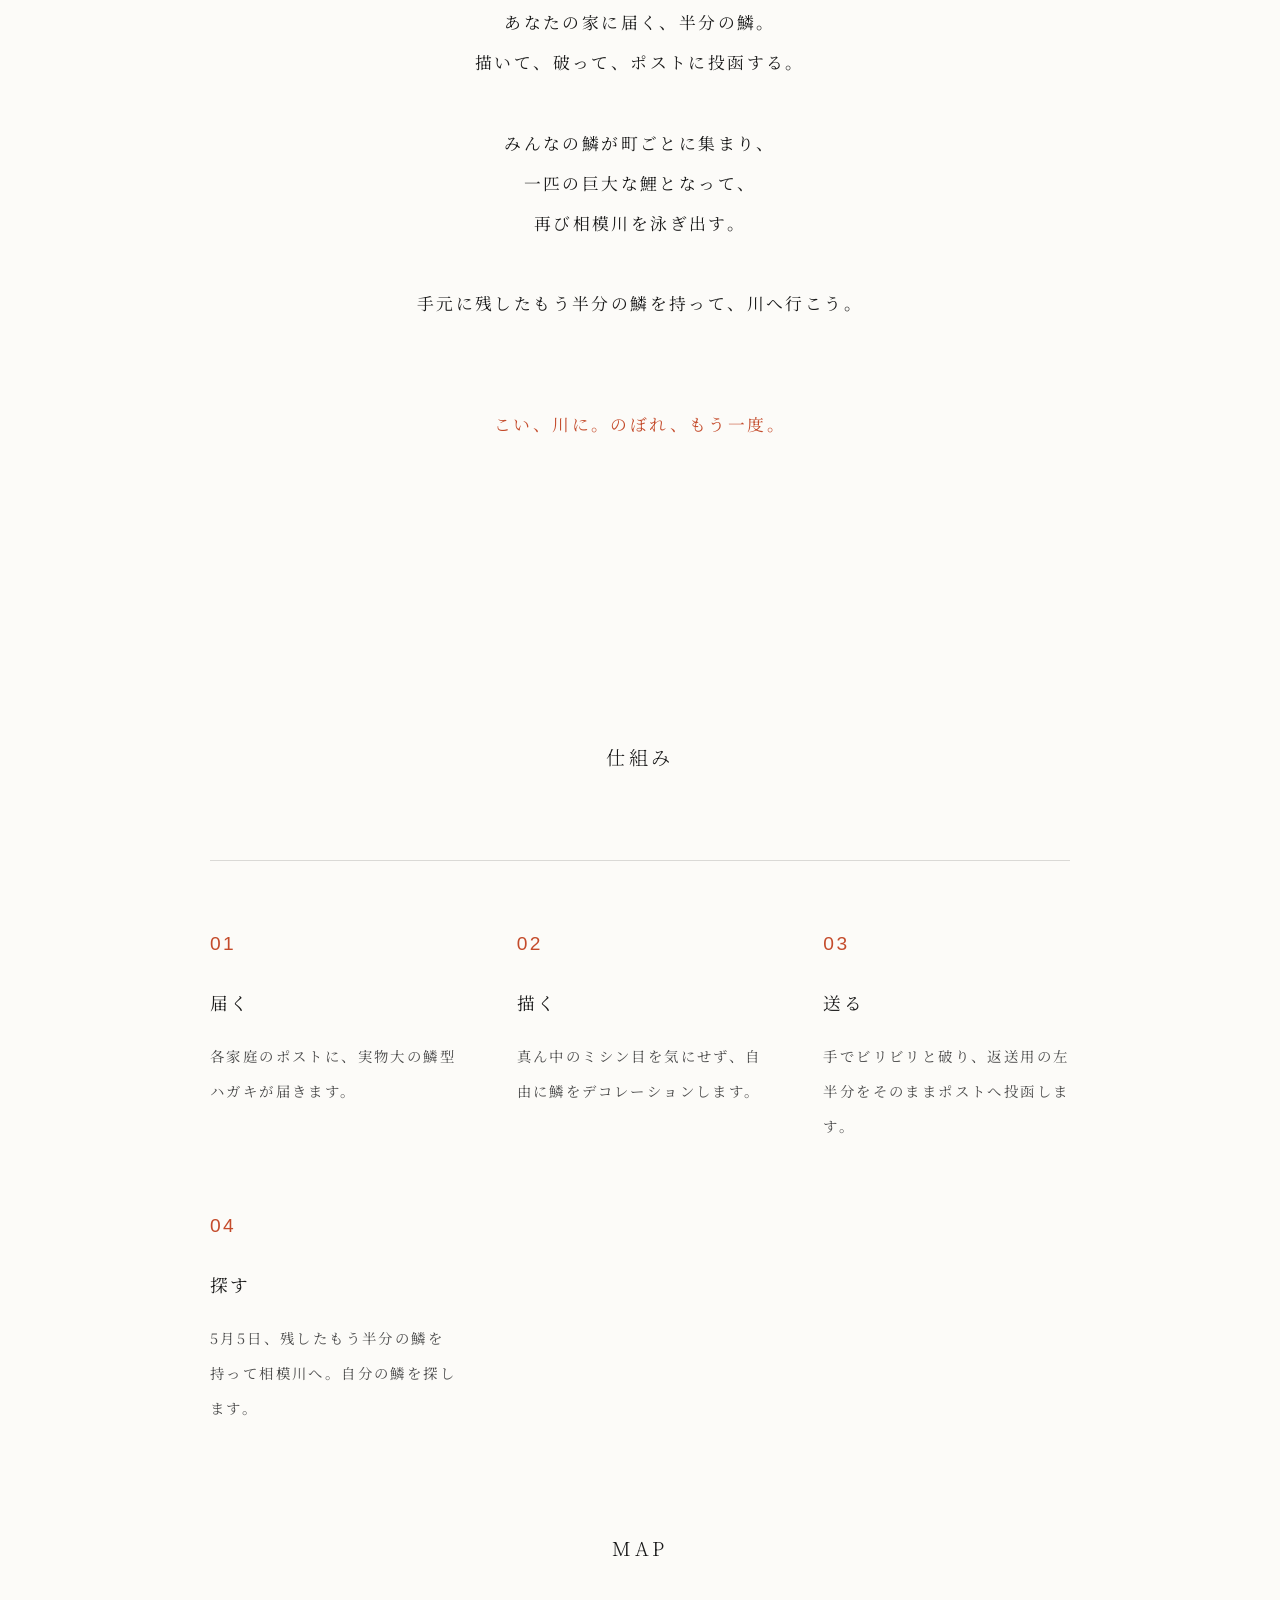
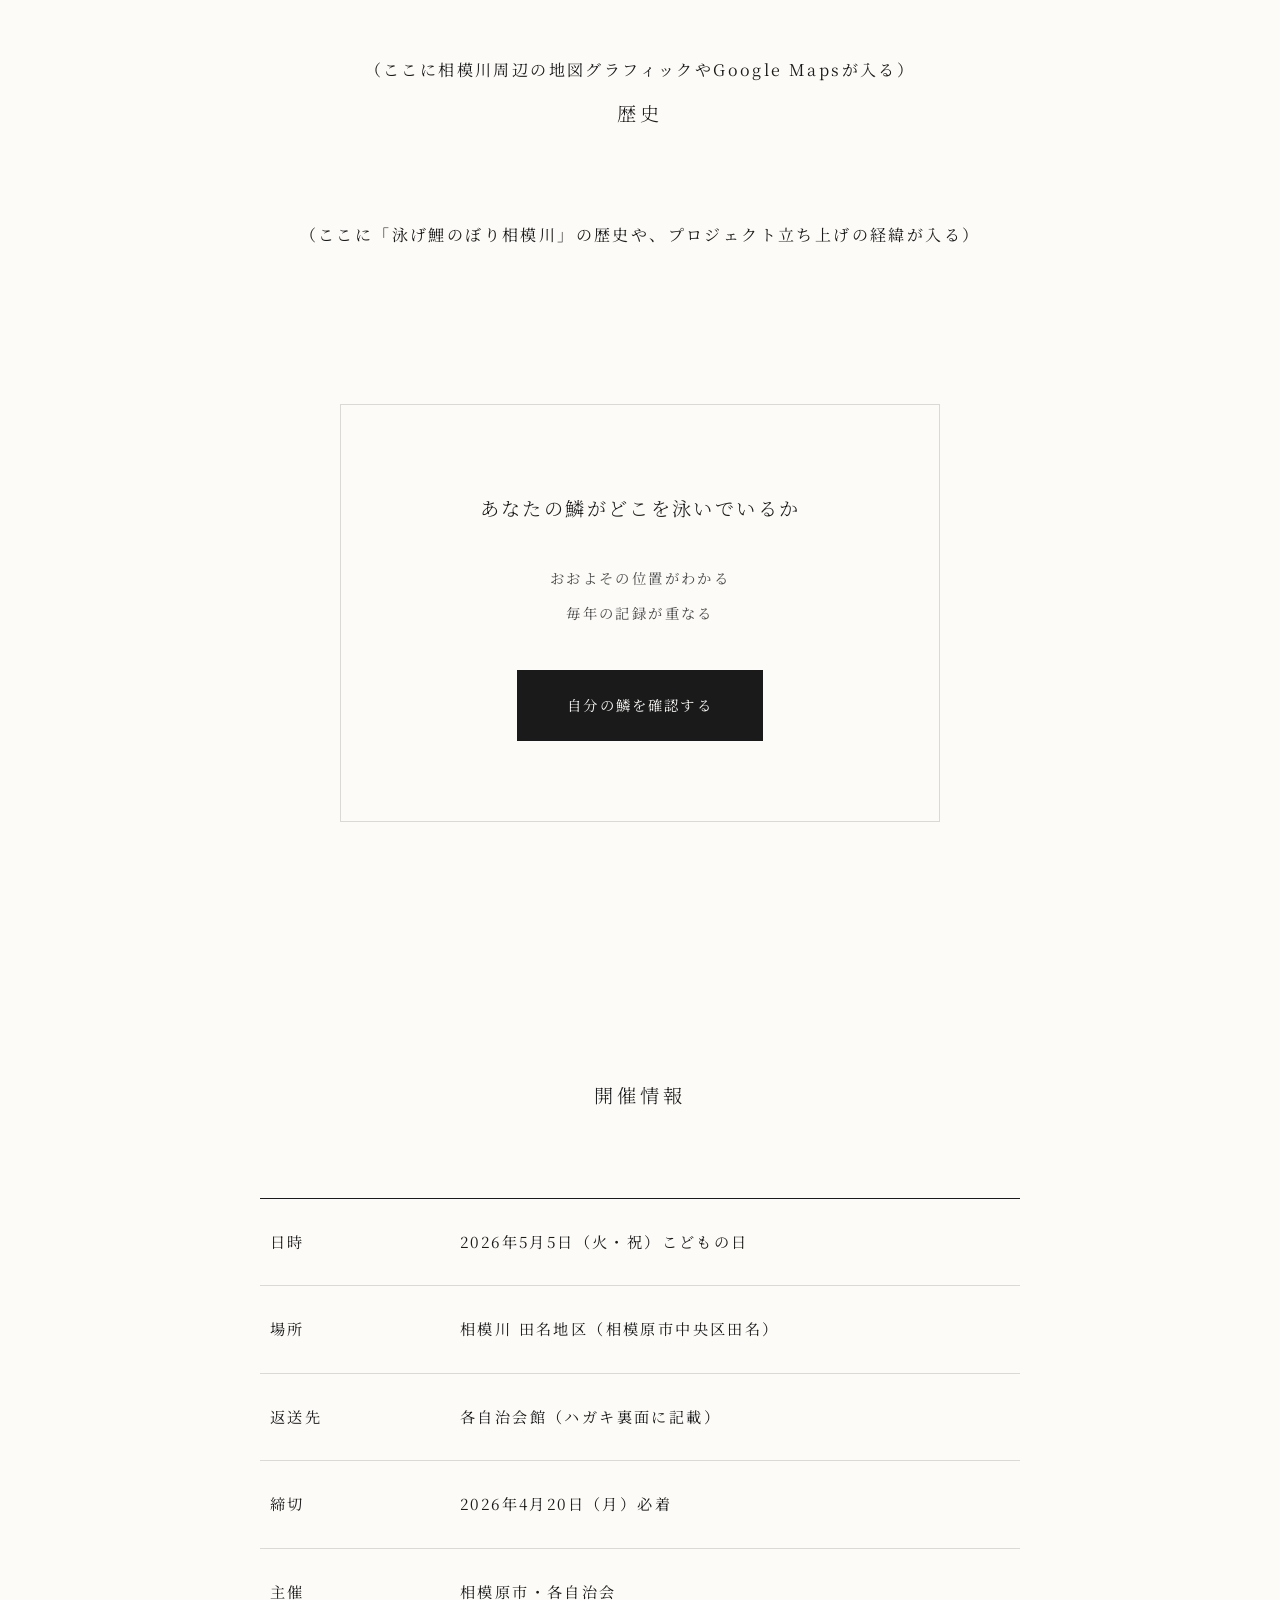
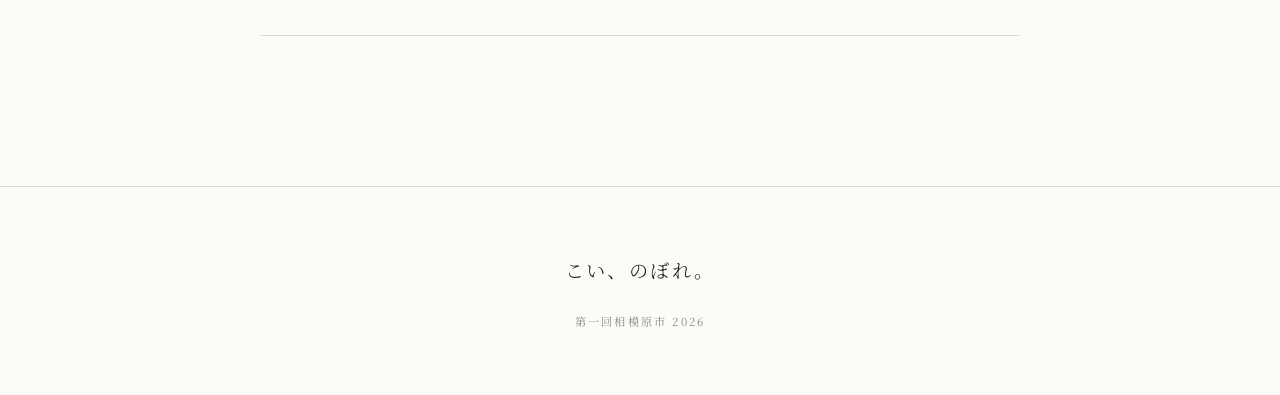
==== commit 1b999452: "Update index.html" ====
--- a/index.html
+++ b/index.html
@@ -11,18 +11,34 @@
 </head>
 <body>
 
+  <header class="header-main fade-in">
+    <div class="header-container">
+      <a href="/" class="logo">
+        <img src="https://github.com/forbidden-archive/koinobori/blob/main/%E3%83%AD%E3%82%B3%E3%82%99.png?raw=true" alt="こい、のぼれ。 ロゴ">
+      </a>
+      <nav id="nav-main">
+        <ul class="nav-links">
+          <li><a href="my-uroko.html">MYウロコ</a></li>
+          <li><a href="#how-it-works">仕組み</a></li>
+          <li><a href="#map">MAP</a></li>
+          <li><a href="#history">歴史</a></li>
+          <li><a href="#info">開催情報</a></li>
+        </ul>
+      </nav>
+    </div>
+  </header>
+
   <section class="hero">
     <div class="hero-content fade-in text-center">
       <div class="badge">2026.5.5 相模川 田名地区</div>
-      <h1 class="logo-text">こい、のぼれ。</h1>
-    </div>
+      </div>
     <div class="scroll-indicator fade-in">
       <span>SCROLL</span>
       <div class="line"></div>
     </div>
   </section>
 
-  <section class="statement">
+  <section class="statement" id="statement">
     <div class="statement-container">
       <p class="fade-in">相模川から、鯉が消えた。</p>
       <p class="fade-in">担い手が足りなくなったのだ。<br>でも、川はまだそこにある。</p>
@@ -34,7 +50,7 @@
     </div>
   </section>
 
-  <section class="how-it-works">
+  <section class="how-it-works" id="how-it-works">
     <h2 class="section-title fade-in">仕組み</h2>
     <div class="steps">
       <div class="step fade-in">
@@ -60,7 +76,17 @@
     </div>
   </section>
 
-  <section class="cta">
+  <section class="map text-center" id="map">
+    <h2 class="section-title fade-in">MAP</h2>
+    <p class="fade-in">（ここに相模川周辺の地図グラフィックやGoogle Mapsが入る）</p>
+  </section>
+
+  <section class="history text-center" id="history">
+    <h2 class="section-title fade-in">歴史</h2>
+    <p class="fade-in">（ここに「泳げ鯉のぼり相模川」の歴史や、プロジェクト立ち上げの経緯が入る）</p>
+  </section>
+
+  <section class="cta" id="my-uroko">
     <div class="cta-content fade-in">
       <h2>あなたの鱗がどこを泳いでいるか</h2>
       <ul class="cta-features">
@@ -71,7 +97,7 @@
     </div>
   </section>
 
-  <section class="info">
+  <section class="info" id="info">
     <h2 class="section-title fade-in">開催情報</h2>
     <table class="info-table fade-in">
       <tr>
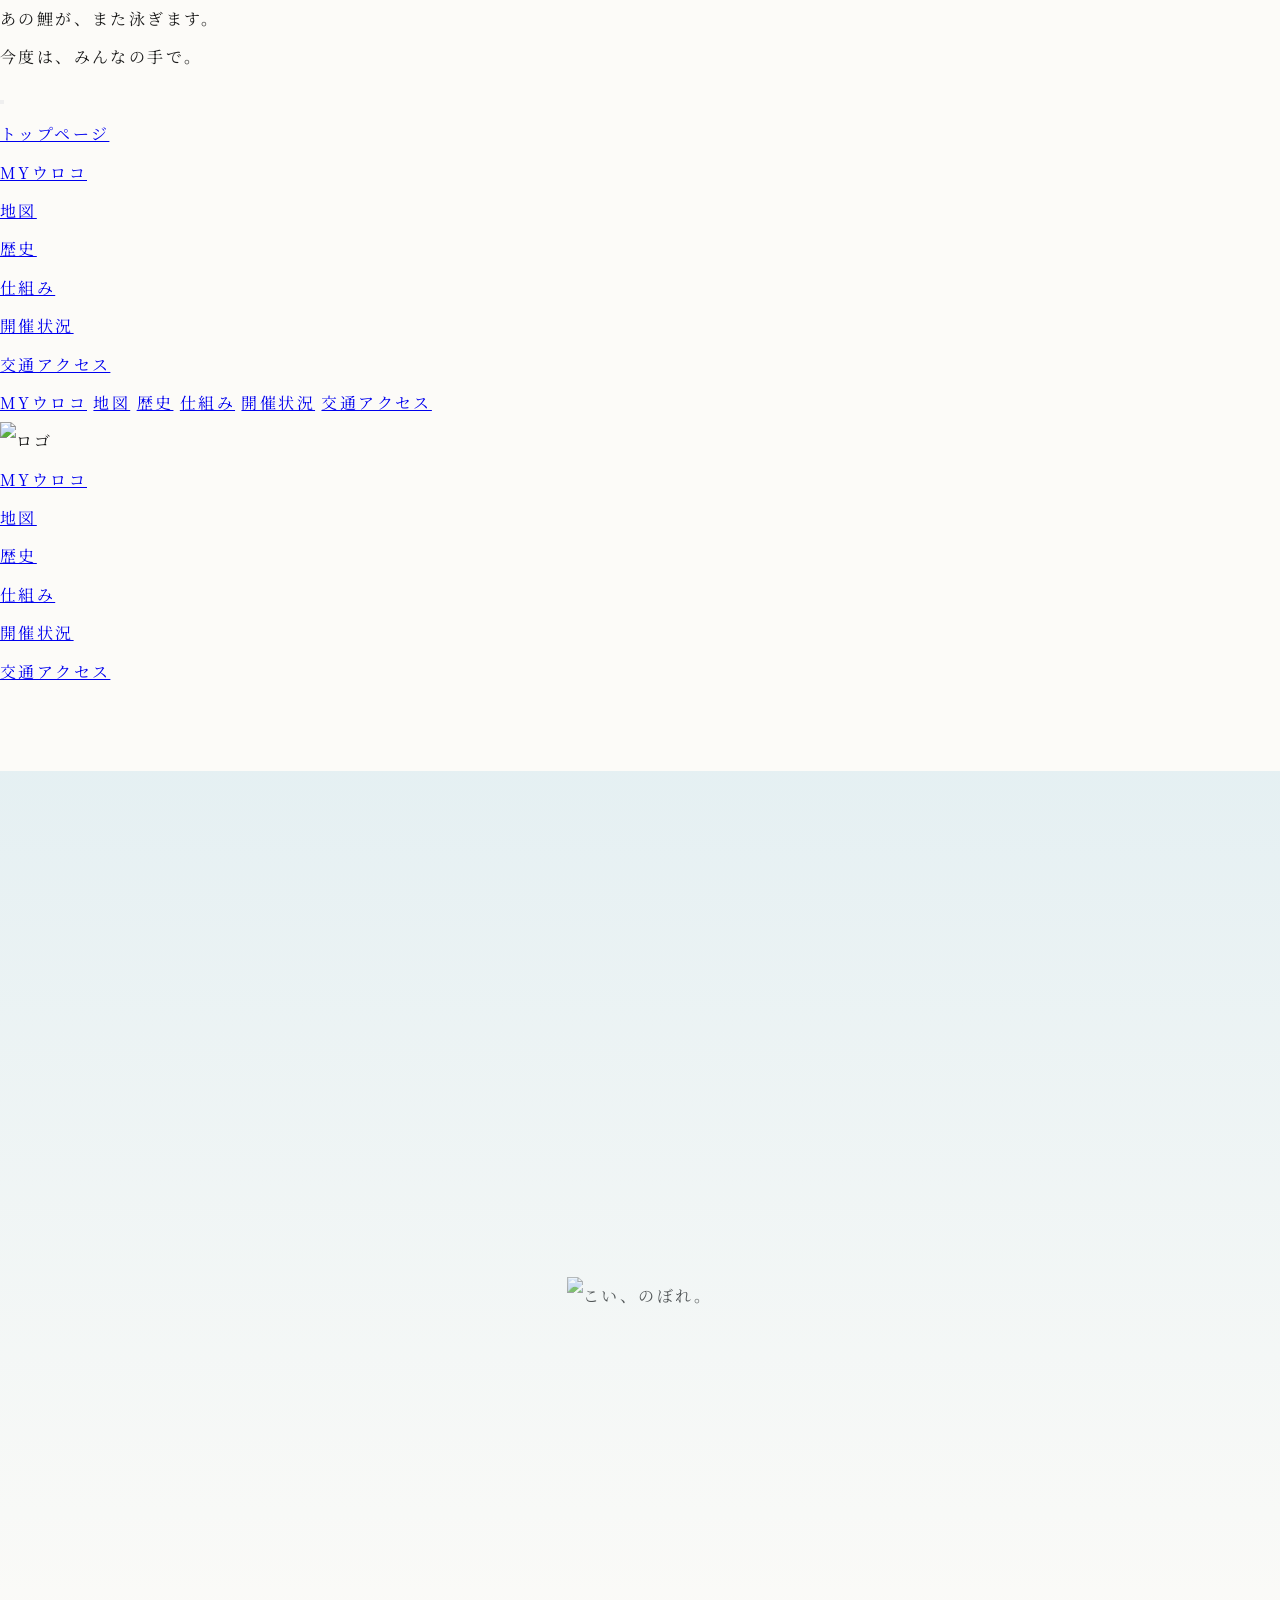
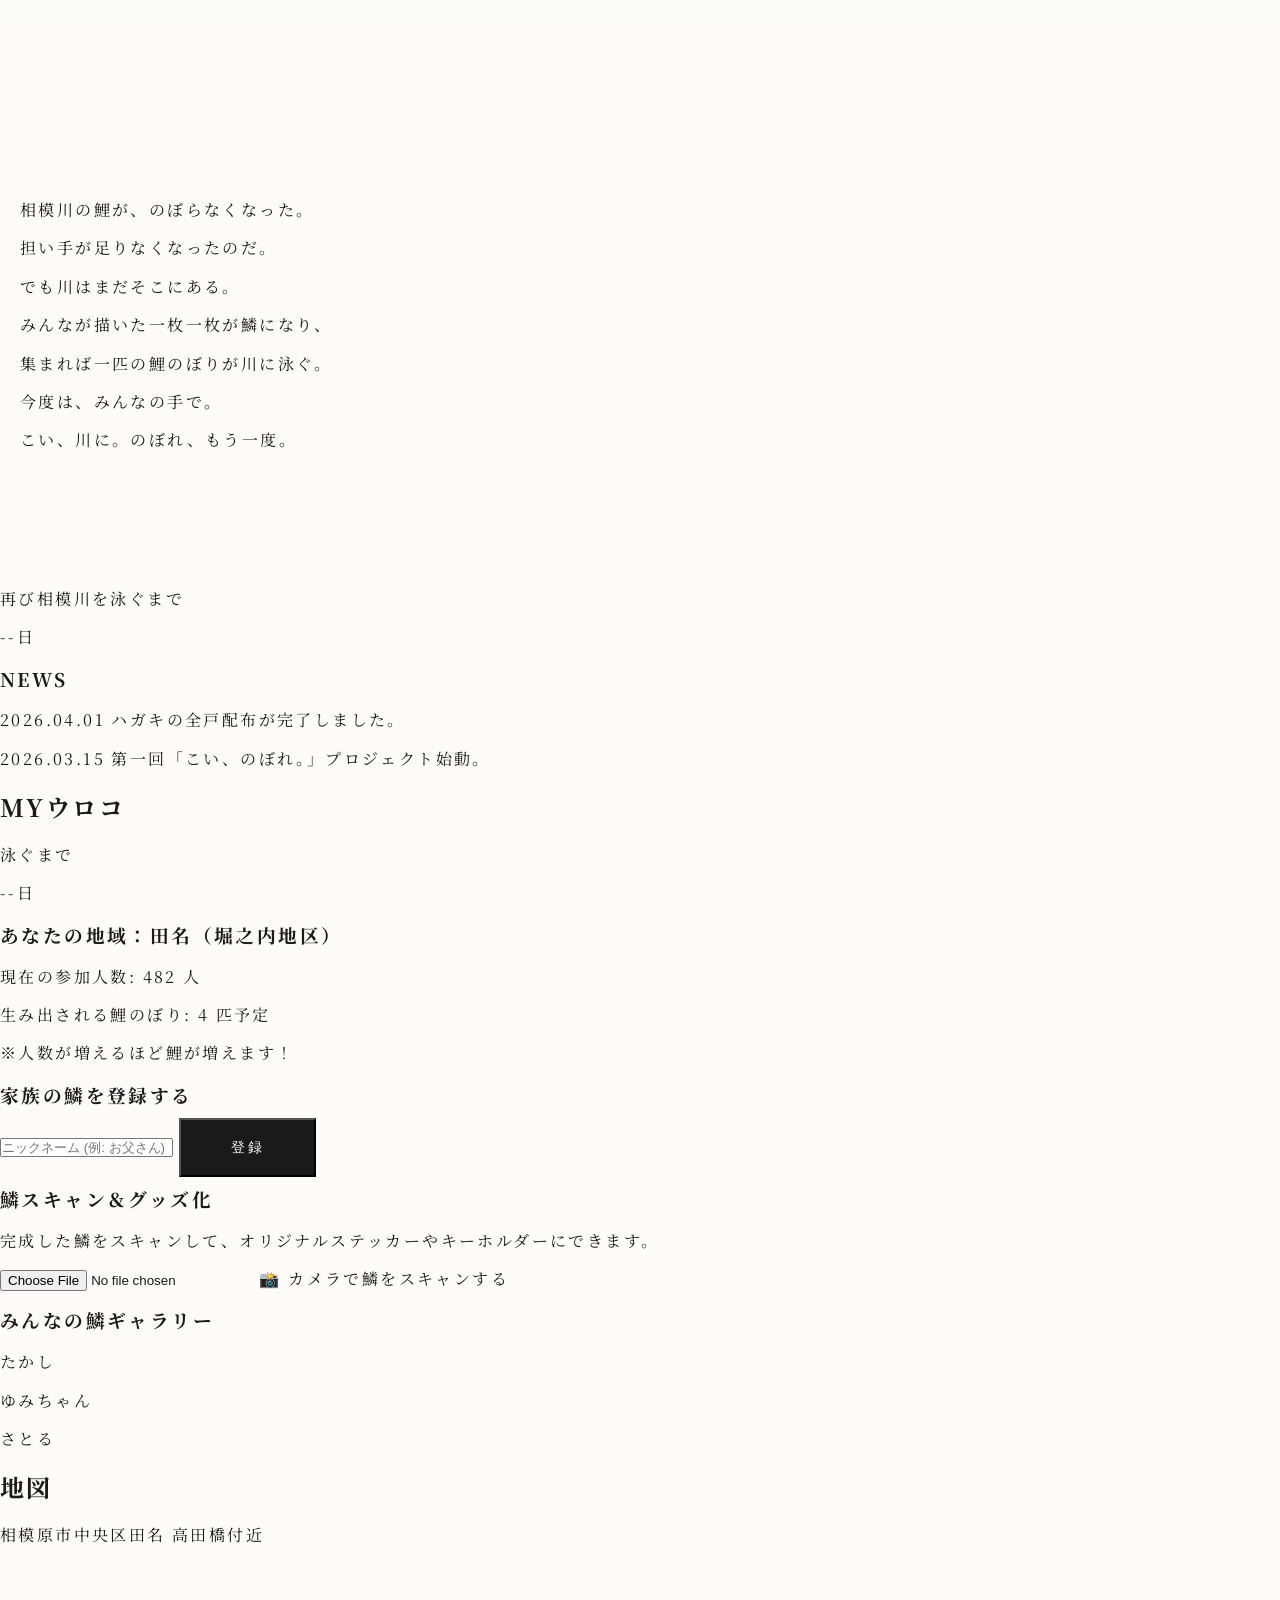
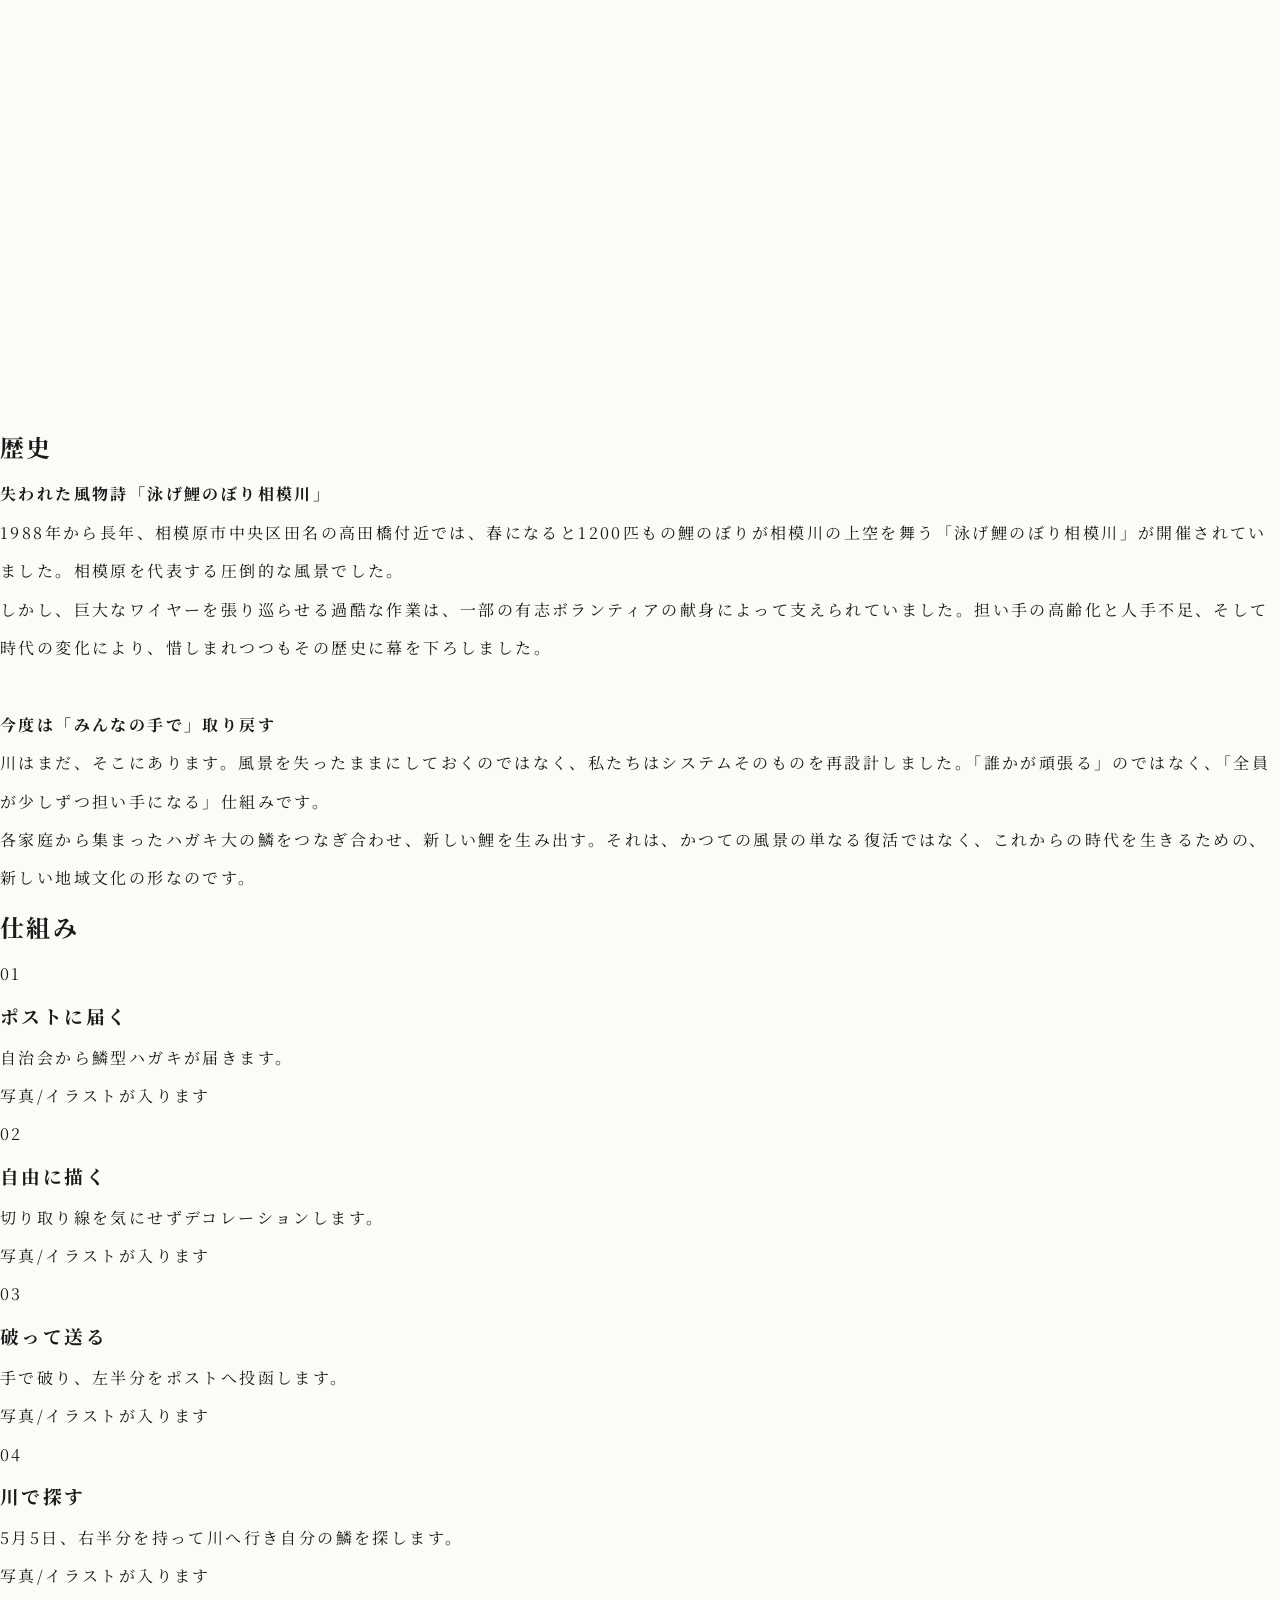
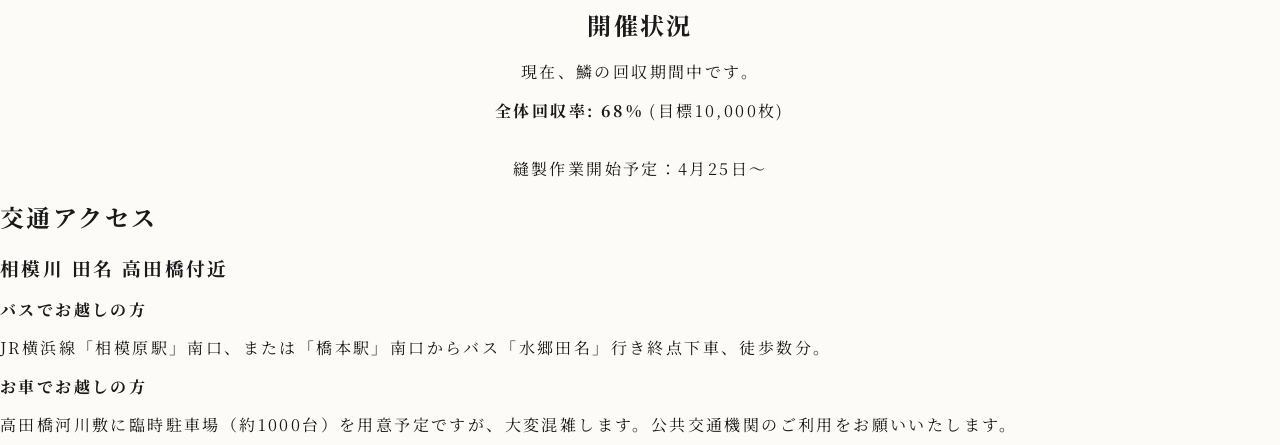
==== commit 19c62426: "Update index.html" ====
--- a/index.html
+++ b/index.html
@@ -6,127 +6,228 @@
   <title>こい、のぼれ。 | 第一回相模原市</title>
   <link rel="preconnect" href="https://fonts.googleapis.com">
   <link rel="preconnect" href="https://fonts.gstatic.com" crossorigin>
-  <link href="https://fonts.googleapis.com/css2?family=Noto+Serif+JP:wght@300;400&display=swap" rel="stylesheet">
+  <link href="https://fonts.googleapis.com/css2?family=Noto+Serif+JP:wght@300;400;700&display=swap" rel="stylesheet">
   <link rel="stylesheet" href="style.css">
 </head>
 <body>
 
-  <header class="header-main fade-in">
-    <div class="header-container">
-      <a href="/" class="logo">
-        <img src="https://github.com/forbidden-archive/koinobori/blob/main/%E3%83%AD%E3%82%B3%E3%82%99.png?raw=true" alt="こい、のぼれ。 ロゴ">
-      </a>
-      <nav id="nav-main">
-        <ul class="nav-links">
-          <li><a href="my-uroko.html">MYウロコ</a></li>
-          <li><a href="#how-it-works">仕組み</a></li>
-          <li><a href="#map">MAP</a></li>
-          <li><a href="#history">歴史</a></li>
-          <li><a href="#info">開催情報</a></li>
+  <div id="splash-screen">
+    <div class="splash-text">
+      <p class="line1">あの鯉が、また泳ぎます。</p>
+      <p class="line2">今度は、みんなの手で。</p>
+    </div>
+  </div>
+
+  <button id="menu-btn" class="menu-btn">
+    <span></span><span></span><span></span>
+  </button>
+  
+  <nav id="mobile-menu" class="mobile-menu">
+    <ul>
+      <li><a href="#" data-target="home">トップページ</a></li>
+      <li><a href="#" data-target="my-uroko">MYウロコ</a></li>
+      <li><a href="#" data-target="map">地図</a></li>
+      <li><a href="#" data-target="history">歴史</a></li>
+      <li><a href="#" data-target="how-it-works">仕組み</a></li>
+      <li><a href="#" data-target="status">開催状況</a></li>
+      <li><a href="#" data-target="access">交通アクセス</a></li>
+    </ul>
+  </nav>
+
+  <div class="side-tags">
+    <a href="#" data-target="my-uroko">MYウロコ</a>
+    <a href="#" data-target="map">地図</a>
+    <a href="#" data-target="history">歴史</a>
+    <a href="#" data-target="how-it-works">仕組み</a>
+    <a href="#" data-target="status">開催状況</a>
+    <a href="#" data-target="access">交通アクセス</a>
+  </div>
+
+  <main id="app-container">
+
+    <section id="home" class="view active">
+      <div class="top-nav-static">
+        <img src="https://github.com/forbidden-archive/koinobori/blob/main/%E3%83%AD%E3%82%B3%E3%82%99.png?raw=true" alt="ロゴ" class="top-logo">
+        <ul class="top-links">
+          <li><a href="#" data-target="my-uroko">MYウロコ</a></li>
+          <li><a href="#" data-target="map">地図</a></li>
+          <li><a href="#" data-target="history">歴史</a></li>
+          <li><a href="#" data-target="how-it-works">仕組み</a></li>
+          <li><a href="#" data-target="status">開催状況</a></li>
+          <li><a href="#" data-target="access">交通アクセス</a></li>
         </ul>
-      </nav>
-    </div>
-  </header>
-
-  <section class="hero">
-    <div class="hero-content fade-in text-center">
-      <div class="badge">2026.5.5 相模川 田名地区</div>
-      </div>
-    <div class="scroll-indicator fade-in">
-      <span>SCROLL</span>
-      <div class="line"></div>
-    </div>
-  </section>
-
-  <section class="statement" id="statement">
-    <div class="statement-container">
-      <p class="fade-in">相模川から、鯉が消えた。</p>
-      <p class="fade-in">担い手が足りなくなったのだ。<br>でも、川はまだそこにある。</p>
-      <p class="fade-in">だから私たちは、<br>全員で担ぎ手になる仕組みを作った。</p>
-      <p class="fade-in">あなたの家に届く、半分の鱗。<br>描いて、破って、ポストに投函する。</p>
-      <p class="fade-in">みんなの鱗が町ごとに集まり、<br>一匹の巨大な鯉となって、<br>再び相模川を泳ぎ出す。</p>
-      <p class="fade-in">手元に残したもう半分の鱗を持って、川へ行こう。</p>
-      <p class="accent-text highlight-statement fade-in">こい、川に。のぼれ、もう一度。</p>
-    </div>
-  </section>
-
-  <section class="how-it-works" id="how-it-works">
-    <h2 class="section-title fade-in">仕組み</h2>
-    <div class="steps">
-      <div class="step fade-in">
-        <div class="step-num">01</div>
-        <h3>届く</h3>
-        <p>各家庭のポストに、実物大の鱗型ハガキが届きます。</p>
-      </div>
-      <div class="step fade-in">
-        <div class="step-num">02</div>
-        <h3>描く</h3>
-        <p>真ん中のミシン目を気にせず、自由に鱗をデコレーションします。</p>
-      </div>
-      <div class="step fade-in">
-        <div class="step-num">03</div>
-        <h3>送る</h3>
-        <p>手でビリビリと破り、返送用の左半分をそのままポストへ投函します。</p>
-      </div>
-      <div class="step fade-in">
-        <div class="step-num">04</div>
-        <h3>探す</h3>
-        <p>5月5日、残したもう半分の鱗を持って相模川へ。自分の鱗を探します。</p>
-      </div>
-    </div>
-  </section>
-
-  <section class="map text-center" id="map">
-    <h2 class="section-title fade-in">MAP</h2>
-    <p class="fade-in">（ここに相模川周辺の地図グラフィックやGoogle Mapsが入る）</p>
-  </section>
-
-  <section class="history text-center" id="history">
-    <h2 class="section-title fade-in">歴史</h2>
-    <p class="fade-in">（ここに「泳げ鯉のぼり相模川」の歴史や、プロジェクト立ち上げの経緯が入る）</p>
-  </section>
-
-  <section class="cta" id="my-uroko">
-    <div class="cta-content fade-in">
-      <h2>あなたの鱗がどこを泳いでいるか</h2>
-      <ul class="cta-features">
-        <li>おおよその位置がわかる</li>
-        <li>毎年の記録が重なる</li>
-      </ul>
-      <a href="my-uroko.html" class="btn-primary">自分の鱗を確認する</a>
-    </div>
-  </section>
-
-  <section class="info" id="info">
-    <h2 class="section-title fade-in">開催情報</h2>
-    <table class="info-table fade-in">
-      <tr>
-        <th>日時</th>
-        <td>2026年5月5日（火・祝）こどもの日</td>
-      </tr>
-      <tr>
-        <th>場所</th>
-        <td>相模川 田名地区（相模原市中央区田名）</td>
-      </tr>
-      <tr>
-        <th>返送先</th>
-        <td>各自治会館（ハガキ裏面に記載）</td>
-      </tr>
-      <tr>
-        <th>締切</th>
-        <td>2026年4月20日（月）必着</td>
-      </tr>
-      <tr>
-        <th>主催</th>
-        <td>相模原市・各自治会</td>
-      </tr>
-    </table>
-  </section>
-
-  <footer class="footer fade-in">
-    <div class="footer-logo">こい、のぼれ。</div>
-    <div class="footer-sub">第一回相模原市 2026</div>
-  </footer>
+      </div>
+
+      <div class="hero">
+        <video class="hero-video" autoplay muted loop playsinline>
+          <source src="https://github.com/forbidden-archive/koinobori/raw/refs/heads/main/%E9%AF%89%E3%81%AE%E3%81%BB%E3%82%99%E3%82%8A%E5%8B%95%E7%94%BB.mp4" type="video/mp4">
+        </video>
+        <div class="hero-overlay"></div>
+        <img src="https://github.com/forbidden-archive/koinobori/blob/main/%E3%83%AD%E3%82%B3%E3%82%99.png?raw=true" alt="こい、のぼれ。" class="hero-center-logo">
+      </div>
+
+      <div class="content-wrapper">
+        <div class="statement fade-in-scroll">
+          <p>相模川の鯉が、のぼらなくなった。</p>
+          <p>担い手が足りなくなったのだ。<br>でも川はまだそこにある。</p>
+          <p>みんなが描いた一枚一枚が鱗になり、<br>集まれば一匹の鯉のぼりが川に泳ぐ。</p>
+          <p>今度は、みんなの手で。</p>
+          <p class="highlight">こい、川に。のぼれ、もう一度。</p>
+        </div>
+
+        <div class="countdown-sec fade-in-scroll">
+          <p>再び相模川を泳ぐまで</p>
+          <div class="countdown-timer" id="top-countdown">--<span>日</span></div>
+        </div>
+
+        <div class="news-sec fade-in-scroll">
+          <h3>NEWS</h3>
+          <ul>
+            <li><span>2026.04.01</span> ハガキの全戸配布が完了しました。</li>
+            <li><span>2026.03.15</span> 第一回「こい、のぼれ。」プロジェクト始動。</li>
+          </ul>
+        </div>
+      </div>
+    </section>
+
+    <section id="my-uroko" class="view">
+      <div class="content-wrapper page-padding">
+        <h2 class="page-title">MYウロコ</h2>
+        
+        <div class="countdown-sec small">
+          <p>泳ぐまで</p>
+          <div class="countdown-timer" id="mu-countdown">--<span>日</span></div>
+        </div>
+
+        <div class="district-stats fade-in-scroll">
+          <h3>あなたの地域：田名（堀之内地区）</h3>
+          <p>現在の参加人数: <span class="highlight-num">482</span> 人</p>
+          <p>生み出される鯉のぼり: <span class="highlight-num">4</span> 匹予定</p>
+          <div class="progress-bar"><div class="fill" style="width: 80%;"></div></div>
+          <p class="caption">※人数が増えるほど鯉が増えます！</p>
+        </div>
+
+        <div class="registration-sec fade-in-scroll">
+          <h3>家族の鱗を登録する</h3>
+          <form id="uroko-form">
+            <input type="text" id="nickname" placeholder="ニックネーム (例: お父さん)" required>
+            <button type="submit" class="btn-primary">登録</button>
+          </form>
+          <ul id="family-list" class="family-list">
+            </ul>
+        </div>
+
+        <div class="scan-sec fade-in-scroll">
+          <h3>鱗スキャン＆グッズ化</h3>
+          <p>完成した鱗をスキャンして、オリジナルステッカーやキーホルダーにできます。</p>
+          <label class="btn-camera">
+            <input type="file" accept="image/*" capture="environment" id="camera-input">
+            📸 カメラで鱗をスキャンする
+          </label>
+        </div>
+
+        <div class="gallery-sec fade-in-scroll">
+          <h3>みんなの鱗ギャラリー</h3>
+          <div class="gallery-grid" id="gallery-grid">
+            <div class="gallery-item"><div class="dummy-img bg-red"></div><p>たかし</p></div>
+            <div class="gallery-item"><div class="dummy-img bg-blue"></div><p>ゆみちゃん</p></div>
+            <div class="gallery-item"><div class="dummy-img bg-yellow"></div><p>さとる</p></div>
+          </div>
+        </div>
+      </div>
+    </section>
+
+    <section id="map" class="view">
+      <div class="content-wrapper page-padding">
+        <h2 class="page-title">地図</h2>
+        <p class="subtitle">相模原市中央区田名 高田橋付近</p>
+        <div class="map-container fade-in-scroll">
+          <iframe src="https://www.google.com/maps/embed?pb=!1m18!1m12!1m3!1d12988.636603517454!2d139.32431471370213!3d35.52445899786439!2m3!1f0!2f0!3f0!3m2!1i1024!2i768!4f13.1!3m3!1m2!1s0x6018fdf987d6928b%3A0xc3af00a98f1f0d36!2z6auY55Sw5qmL!5e0!3m2!1sja!2sjp!4v1715000000000!5m2!1sja!2sjp" width="100%" height="450" style="border:0;" allowfullscreen="" loading="lazy"></iframe>
+        </div>
+      </div>
+    </section>
+
+    <section id="history" class="view">
+      <div class="content-wrapper page-padding">
+        <h2 class="page-title">歴史</h2>
+        <div class="history-content fade-in-scroll">
+          <p><strong>失われた風物詩「泳げ鯉のぼり相模川」</strong></p>
+          <p>1988年から長年、相模原市中央区田名の高田橋付近では、春になると1200匹もの鯉のぼりが相模川の上空を舞う「泳げ鯉のぼり相模川」が開催されていました。相模原を代表する圧倒的な風景でした。</p>
+          <p>しかし、巨大なワイヤーを張り巡らせる過酷な作業は、一部の有志ボランティアの献身によって支えられていました。担い手の高齢化と人手不足、そして時代の変化により、惜しまれつつもその歴史に幕を下ろしました。</p>
+          <br>
+          <p><strong>今度は「みんなの手で」取り戻す</strong></p>
+          <p>川はまだ、そこにあります。風景を失ったままにしておくのではなく、私たちはシステムそのものを再設計しました。「誰かが頑張る」のではなく、「全員が少しずつ担い手になる」仕組みです。</p>
+          <p>各家庭から集まったハガキ大の鱗をつなぎ合わせ、新しい鯉を生み出す。それは、かつての風景の単なる復活ではなく、これからの時代を生きるための、新しい地域文化の形なのです。</p>
+        </div>
+      </div>
+    </section>
+
+    <section id="how-it-works" class="view">
+      <div class="content-wrapper page-padding">
+        <h2 class="page-title">仕組み</h2>
+        <div class="steps-vertical">
+          <div class="step-card fade-in-scroll">
+            <div class="step-info">
+              <span class="num">01</span>
+              <h3>ポストに届く</h3>
+              <p>自治会から鱗型ハガキが届きます。</p>
+            </div>
+            <div class="img-placeholder">写真/イラストが入ります</div>
+          </div>
+          <div class="step-card fade-in-scroll">
+            <div class="step-info">
+              <span class="num">02</span>
+              <h3>自由に描く</h3>
+              <p>切り取り線を気にせずデコレーションします。</p>
+            </div>
+            <div class="img-placeholder">写真/イラストが入ります</div>
+          </div>
+          <div class="step-card fade-in-scroll">
+            <div class="step-info">
+              <span class="num">03</span>
+              <h3>破って送る</h3>
+              <p>手で破り、左半分をポストへ投函します。</p>
+            </div>
+            <div class="img-placeholder">写真/イラストが入ります</div>
+          </div>
+          <div class="step-card fade-in-scroll">
+            <div class="step-info">
+              <span class="num">04</span>
+              <h3>川で探す</h3>
+              <p>5月5日、右半分を持って川へ行き自分の鱗を探します。</p>
+            </div>
+            <div class="img-placeholder">写真/イラストが入ります</div>
+          </div>
+        </div>
+      </div>
+    </section>
+
+    <section id="status" class="view">
+      <div class="content-wrapper page-padding text-center">
+        <h2 class="page-title">開催状況</h2>
+        <div class="fade-in-scroll">
+          <p class="status-large">現在、鱗の回収期間中です。</p>
+          <p><strong>全体回収率: 68%</strong> (目標10,000枚)</p>
+          <div class="progress-bar" style="margin: 20px auto;"><div class="fill" style="width: 68%;"></div></div>
+          <p>縫製作業開始予定：4月25日〜</p>
+        </div>
+      </div>
+    </section>
+
+    <section id="access" class="view">
+      <div class="content-wrapper page-padding">
+        <h2 class="page-title">交通アクセス</h2>
+        <div class="access-info fade-in-scroll">
+          <h3>相模川 田名 高田橋付近</h3>
+          <ul>
+            <li><strong>バスでお越しの方</strong><br>JR横浜線「相模原駅」南口、または「橋本駅」南口からバス「水郷田名」行き終点下車、徒歩数分。</li>
+            <li><strong>お車でお越しの方</strong><br>高田橋河川敷に臨時駐車場（約1000台）を用意予定ですが、大変混雑します。公共交通機関のご利用をお願いいたします。</li>
+          </ul>
+        </div>
+      </div>
+    </section>
+
+  </main>
 
   <script src="main.js"></script>
 </body>
--- a/style.css
+++ b/style.css
@@ -1,8 +1,8 @@
 @charset "UTF-8";
 
 :root {
-  /* リファレンスに合わせた、より上品な和紙のような色設定 */
   --bg-color: #fcfbf8;
+  --header-bg: rgba(252, 251, 248, 0.95); /* ヘッダーを少し透けさせる */
   --text-color: #1a1a1a;
   --accent-color: #c44b2b;
   --border-color: rgba(26, 26, 26, 0.15);
@@ -15,20 +15,25 @@
   box-sizing: border-box;
 }
 
+/* スムーズスクロールを有効化 */
+html {
+  scroll-behavior: smooth;
+  scroll-padding-top: 80px; /* ヘッダーの高さ分だけずらす */
+}
+
 body {
   font-family: var(--font-serif);
   background-color: var(--bg-color);
   color: var(--text-color);
-  line-height: 2.4; /* 行間をさらに広く */
-  letter-spacing: 0.15em; /* 文字間を空けて上品に */
+  line-height: 2.4;
+  letter-spacing: 0.15em;
   -webkit-font-smoothing: antialiased;
-  -moz-osx-font-smoothing: grayscale;
 }
 
 /* --- Utilities & Animations --- */
 .fade-in {
   opacity: 0;
-  transform: translateY(30px); /* 移動距離を少し長めに */
+  transform: translateY(30px);
   transition: opacity 1.5s cubic-bezier(0.2, 0.8, 0.2, 1), transform 1.5s cubic-bezier(0.2, 0.8, 0.2, 1);
 }
 .fade-in.is-visible {
@@ -38,7 +43,49 @@
 .accent-text { color: var(--accent-color); }
 .text-center { text-align: center; }
 
-/* --- Hero Section --- */
+/* --- Global Header (常に上部に固定) --- */
+.header-main {
+  position: fixed;
+  top: 0;
+  left: 0;
+  width: 100%;
+  height: 80px;
+  background-color: var(--header-bg);
+  border-bottom: 1px solid var(--border-color);
+  z-index: 1000;
+  display: flex;
+  align-items: center;
+  padding: 0 40px;
+}
+.header-container {
+  width: 100%;
+  max-width: 1200px;
+  margin: 0 auto;
+  display: flex;
+  justify-content: space-between;
+  align-items: center;
+}
+.logo img {
+  height: 35px; /* ロゴの高さ調整 */
+  mix-blend-mode: multiply; /* 背景に馴染ませる */
+}
+#nav-main .nav-links {
+  list-style: none;
+  display: flex;
+  gap: 30px;
+}
+#nav-main .nav-links a {
+  text-decoration: none;
+  color: var(--text-color);
+  font-size: 0.85rem;
+  letter-spacing: 0.1em;
+  transition: color 0.3s;
+}
+#nav-main .nav-links a:hover {
+  color: var(--accent-color);
+}
+
+/* --- Hero Section (背景画像を表示) --- */
 .hero {
   height: 100vh;
   display: flex;
@@ -46,27 +93,30 @@
   justify-content: center;
   align-items: center;
   position: relative;
-}
+  /* ※ここに鯉のぼりの画像を差し込んでください */
+  background-image: url('YOUR_IMAGE_URL.jpg'); 
+  background-size: cover;
+  background-position: center;
+  margin-top: 80px; /* ヘッダーの高さ分下げる */
+}
+/* ヘッダー同様の空色グラデーションをオーバーレイ */
 .hero::after {
-  /* 空色の淡いグラデーションを上部のみに配置 */
   content: '';
   position: absolute;
-  top: 0; left: 0; width: 100%; height: 50vh;
+  top: 0; left: 0; width: 100%; height: 100%;
   background: linear-gradient(to bottom, #dbebf0 0%, rgba(252,251,248,0) 100%);
-  z-index: -1;
-}
+  z-index: 1;
+  opacity: 0.7; /* 背景画像が見えるように透けさせる */
+}
+.hero-content { z-index: 2; position: relative; }
+
 .badge {
   font-size: 0.85rem;
   letter-spacing: 0.2em;
   margin-bottom: 30px;
 }
-.logo-text {
-  font-size: 2.8rem;
-  font-weight: 300; /* 太字をやめ、細く繊細に */
-  letter-spacing: 0.2em;
-}
-
-/* スクロールインジケーター（極細の線） */
+
+/* スクロールインジケーター（z-indexを上げる） */
 .scroll-indicator {
   position: absolute;
   bottom: 50px;
@@ -75,6 +125,7 @@
   align-items: center;
   font-size: 0.6rem;
   letter-spacing: 0.3em;
+  z-index: 2;
 }
 .scroll-indicator .line {
   width: 1px;
@@ -91,14 +142,23 @@
   100% { transform: scaleY(0); transform-origin: bottom; }
 }
 
+/* --- 各セクションの余白調整 --- */
+.statement, .how-it-works, .map, .history, .cta, .info {
+  padding: 120px 20px;
+}
+
+/* 暫定セクションのスタイル */
+.map p, .history p {
+  color: var(--sub-text);
+  font-size: 0.9rem;
+  max-width: 600px;
+  margin: 0 auto;
+}
+
 /* --- Statement Section --- */
-.statement {
-  padding: 150px 20px;
-  display: flex;
-  justify-content: center;
-}
 .statement-container {
   max-width: 600px;
+  margin: 0 auto;
   text-align: center;
 }
 .statement-container p {
@@ -112,7 +172,6 @@
 
 /* --- How it works Section --- */
 .how-it-works {
-  padding: 100px 20px;
   max-width: 900px;
   margin: 0 auto;
 }
@@ -127,14 +186,14 @@
   display: grid;
   grid-template-columns: repeat(auto-fit, minmax(200px, 1fr));
   gap: 60px;
-  border-top: 1px solid var(--border-color); /* 花火サイトのような区切り線 */
+  border-top: 1px solid var(--border-color);
   padding-top: 60px;
 }
 .step-num {
   font-size: 1.2rem;
   color: var(--accent-color);
   margin-bottom: 15px;
-  font-family: Helvetica, sans-serif; /* 数字だけシャープに */
+  font-family: Helvetica, sans-serif;
 }
 .step h3 {
   font-size: 1.1rem;
@@ -147,15 +206,12 @@
 }
 
 /* --- CTA Section --- */
-.cta {
-  padding: 150px 20px;
-  text-align: center;
-}
 .cta-content {
   max-width: 600px;
   margin: 0 auto;
-  border: 1px solid var(--border-color); /* 繊細な枠線 */
+  border: 1px solid var(--border-color);
   padding: 80px 40px;
+  text-center;
 }
 .cta-content h2 {
   font-size: 1.2rem;
@@ -167,6 +223,9 @@
   margin-bottom: 40px;
   font-size: 0.9rem;
   color: #4a4a4a;
+  display: flex;
+  justify-content: center;
+  gap: 30px;
 }
 .btn-primary {
   display: inline-block;
@@ -184,14 +243,13 @@
 
 /* --- Info Section --- */
 .info {
-  padding: 100px 20px 150px;
   max-width: 800px;
   margin: 0 auto;
 }
 .info-table {
   width: 100%;
   border-collapse: collapse;
-  border-top: 1px solid var(--text-color); /* 上下の太い線で締める */
+  border-top: 1px solid var(--text-color);
   border-bottom: 1px solid var(--text-color);
 }
 .info-table th, .info-table td {
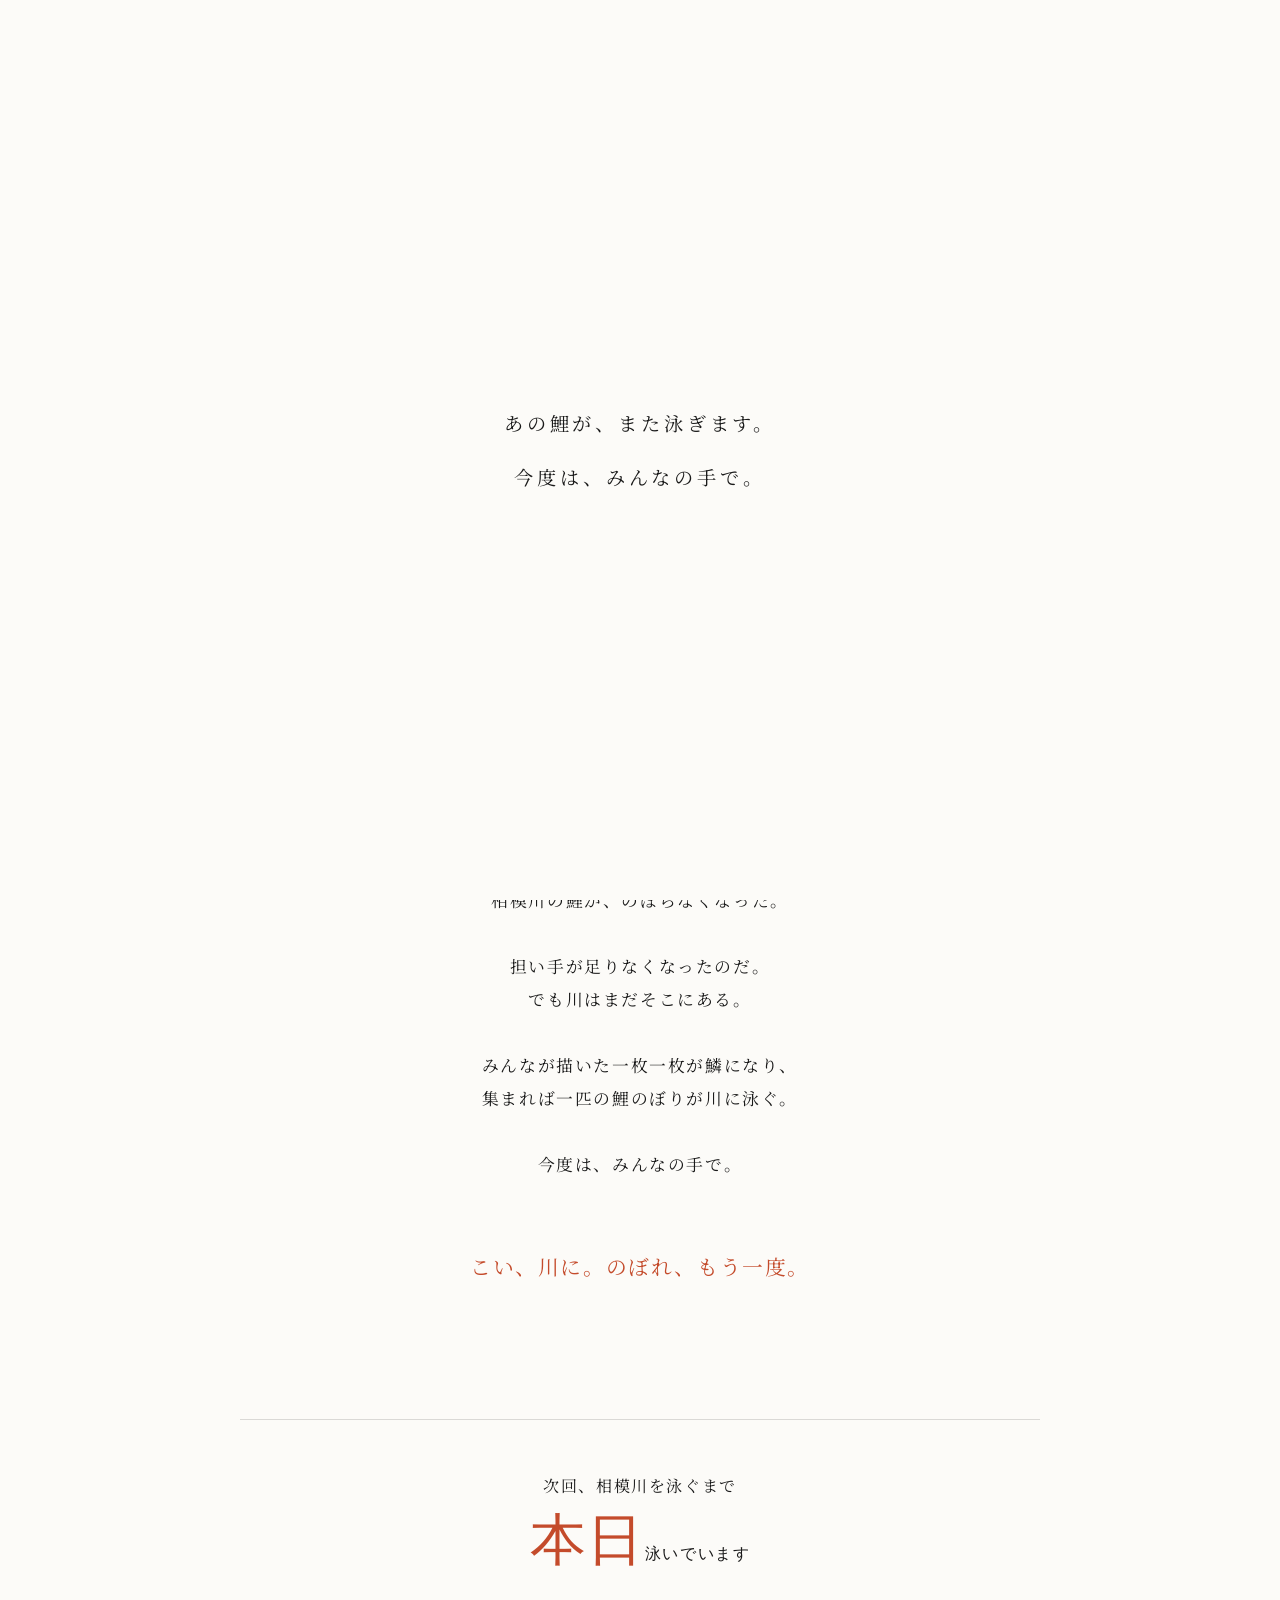
==== commit 678292fc: "Update index.html" ====
--- a/index.html
+++ b/index.html
@@ -6,7 +6,7 @@
   <title>こい、のぼれ。 | 第一回相模原市</title>
   <link rel="preconnect" href="https://fonts.googleapis.com">
   <link rel="preconnect" href="https://fonts.gstatic.com" crossorigin>
-  <link href="https://fonts.googleapis.com/css2?family=Noto+Serif+JP:wght@300;400;700&display=swap" rel="stylesheet">
+  <link href="https://fonts.googleapis.com/css2?family=Noto+Sans+JP:wght@700&family=Noto+Serif+JP:wght@300;400;700&display=swap" rel="stylesheet">
   <link rel="stylesheet" href="style.css">
 </head>
 <body>
@@ -25,7 +25,6 @@
   <nav id="mobile-menu" class="mobile-menu">
     <ul>
       <li><a href="#" data-target="home">トップページ</a></li>
-      <li><a href="#" data-target="my-uroko">MYウロコ</a></li>
       <li><a href="#" data-target="map">地図</a></li>
       <li><a href="#" data-target="history">歴史</a></li>
       <li><a href="#" data-target="how-it-works">仕組み</a></li>
@@ -35,13 +34,16 @@
   </nav>
 
   <div class="side-tags">
-    <a href="#" data-target="my-uroko">MYウロコ</a>
-    <a href="#" data-target="map">地図</a>
-    <a href="#" data-target="history">歴史</a>
-    <a href="#" data-target="how-it-works">仕組み</a>
-    <a href="#" data-target="status">開催状況</a>
-    <a href="#" data-target="access">交通アクセス</a>
+    <a href="#" data-target="map" class="tag-map">地図</a>
+    <a href="#" data-target="history" class="tag-history">歴史</a>
+    <a href="#" data-target="how-it-works" class="tag-how">仕組み</a>
+    <a href="#" data-target="status" class="tag-status">開催状況</a>
+    <a href="#" data-target="access" class="tag-access">交通</a>
   </div>
+
+  <a href="#" data-target="my-uroko" class="uroko-float-btn">
+    <span>MY<br>ウロコ</span>
+  </a>
 
   <main id="app-container">
 
@@ -49,7 +51,6 @@
       <div class="top-nav-static">
         <img src="https://github.com/forbidden-archive/koinobori/blob/main/%E3%83%AD%E3%82%B3%E3%82%99.png?raw=true" alt="ロゴ" class="top-logo">
         <ul class="top-links">
-          <li><a href="#" data-target="my-uroko">MYウロコ</a></li>
           <li><a href="#" data-target="map">地図</a></li>
           <li><a href="#" data-target="history">歴史</a></li>
           <li><a href="#" data-target="how-it-works">仕組み</a></li>
@@ -76,56 +77,41 @@
         </div>
 
         <div class="countdown-sec fade-in-scroll">
-          <p>再び相模川を泳ぐまで</p>
+          <p>次回、相模川を泳ぐまで</p>
           <div class="countdown-timer" id="top-countdown">--<span>日</span></div>
         </div>
-
-        <div class="news-sec fade-in-scroll">
-          <h3>NEWS</h3>
-          <ul>
-            <li><span>2026.04.01</span> ハガキの全戸配布が完了しました。</li>
-            <li><span>2026.03.15</span> 第一回「こい、のぼれ。」プロジェクト始動。</li>
-          </ul>
-        </div>
       </div>
     </section>
 
     <section id="my-uroko" class="view">
       <div class="content-wrapper page-padding">
         <h2 class="page-title">MYウロコ</h2>
-        
         <div class="countdown-sec small">
-          <p>泳ぐまで</p>
+          <p>次回、泳ぐまで</p>
           <div class="countdown-timer" id="mu-countdown">--<span>日</span></div>
         </div>
-
         <div class="district-stats fade-in-scroll">
           <h3>あなたの地域：田名（堀之内地区）</h3>
           <p>現在の参加人数: <span class="highlight-num">482</span> 人</p>
           <p>生み出される鯉のぼり: <span class="highlight-num">4</span> 匹予定</p>
           <div class="progress-bar"><div class="fill" style="width: 80%;"></div></div>
-          <p class="caption">※人数が増えるほど鯉が増えます！</p>
-        </div>
-
+        </div>
         <div class="registration-sec fade-in-scroll">
           <h3>家族の鱗を登録する</h3>
           <form id="uroko-form">
             <input type="text" id="nickname" placeholder="ニックネーム (例: お父さん)" required>
             <button type="submit" class="btn-primary">登録</button>
           </form>
-          <ul id="family-list" class="family-list">
-            </ul>
-        </div>
-
+          <ul id="family-list" class="family-list"></ul>
+        </div>
         <div class="scan-sec fade-in-scroll">
           <h3>鱗スキャン＆グッズ化</h3>
-          <p>完成した鱗をスキャンして、オリジナルステッカーやキーホルダーにできます。</p>
+          <p>完成した鱗をスキャンして、オリジナルグッズにできます。</p>
           <label class="btn-camera">
             <input type="file" accept="image/*" capture="environment" id="camera-input">
             📸 カメラで鱗をスキャンする
           </label>
         </div>
-
         <div class="gallery-sec fade-in-scroll">
           <h3>みんなの鱗ギャラリー</h3>
           <div class="gallery-grid" id="gallery-grid">
@@ -140,9 +126,9 @@
     <section id="map" class="view">
       <div class="content-wrapper page-padding">
         <h2 class="page-title">地図</h2>
-        <p class="subtitle">相模原市中央区田名 高田橋付近</p>
-        <div class="map-container fade-in-scroll">
-          <iframe src="https://www.google.com/maps/embed?pb=!1m18!1m12!1m3!1d12988.636603517454!2d139.32431471370213!3d35.52445899786439!2m3!1f0!2f0!3f0!3m2!1i1024!2i768!4f13.1!3m3!1m2!1s0x6018fdf987d6928b%3A0xc3af00a98f1f0d36!2z6auY55Sw5qmL!5e0!3m2!1sja!2sjp!4v1715000000000!5m2!1sja!2sjp" width="100%" height="450" style="border:0;" allowfullscreen="" loading="lazy"></iframe>
+        <p class="subtitle text-center">相模原市中央区田名 高田橋付近</p>
+        <div class="map-container fade-in-scroll" style="margin-top: 30px;">
+          <iframe src="https://www.google.com/maps/embed?pb=!1m18!1m12!1m3!1d12992.518889158655!2d139.3248301!3d35.5398282!2m3!1f0!2f0!3f0!3m2!1i1024!2i768!4f13.1!3m3!1m2!1s0x6018fda020ebcdb5%3A0x88981dfc6e949110!2z6auY55Sw5qmL!5e0!3m2!1sja!2sjp!4v1700000000000!5m2!1sja!2sjp" width="100%" height="450" style="border:0;" allowfullscreen="" loading="lazy"></iframe>
         </div>
       </div>
     </section>
@@ -157,7 +143,6 @@
           <br>
           <p><strong>今度は「みんなの手で」取り戻す</strong></p>
           <p>川はまだ、そこにあります。風景を失ったままにしておくのではなく、私たちはシステムそのものを再設計しました。「誰かが頑張る」のではなく、「全員が少しずつ担い手になる」仕組みです。</p>
-          <p>各家庭から集まったハガキ大の鱗をつなぎ合わせ、新しい鯉を生み出す。それは、かつての風景の単なる復活ではなく、これからの時代を生きるための、新しい地域文化の形なのです。</p>
         </div>
       </div>
     </section>
@@ -167,35 +152,19 @@
         <h2 class="page-title">仕組み</h2>
         <div class="steps-vertical">
           <div class="step-card fade-in-scroll">
-            <div class="step-info">
-              <span class="num">01</span>
-              <h3>ポストに届く</h3>
-              <p>自治会から鱗型ハガキが届きます。</p>
-            </div>
-            <div class="img-placeholder">写真/イラストが入ります</div>
-          </div>
-          <div class="step-card fade-in-scroll">
-            <div class="step-info">
-              <span class="num">02</span>
-              <h3>自由に描く</h3>
-              <p>切り取り線を気にせずデコレーションします。</p>
-            </div>
-            <div class="img-placeholder">写真/イラストが入ります</div>
-          </div>
-          <div class="step-card fade-in-scroll">
-            <div class="step-info">
-              <span class="num">03</span>
-              <h3>破って送る</h3>
-              <p>手で破り、左半分をポストへ投函します。</p>
-            </div>
-            <div class="img-placeholder">写真/イラストが入ります</div>
-          </div>
-          <div class="step-card fade-in-scroll">
-            <div class="step-info">
-              <span class="num">04</span>
-              <h3>川で探す</h3>
-              <p>5月5日、右半分を持って川へ行き自分の鱗を探します。</p>
-            </div>
+            <div class="step-info"><span class="num">01</span><h3>ポストに届く</h3><p>自治会から鱗型ハガキが届きます。</p></div>
+            <div class="img-placeholder">写真/イラストが入ります</div>
+          </div>
+          <div class="step-card fade-in-scroll">
+            <div class="step-info"><span class="num">02</span><h3>自由に描く</h3><p>切り取り線を気にせずデコレーションします。</p></div>
+            <div class="img-placeholder">写真/イラストが入ります</div>
+          </div>
+          <div class="step-card fade-in-scroll">
+            <div class="step-info"><span class="num">03</span><h3>破って送る</h3><p>手で破り、左半分をポストへ投函します。</p></div>
+            <div class="img-placeholder">写真/イラストが入ります</div>
+          </div>
+          <div class="step-card fade-in-scroll">
+            <div class="step-info"><span class="num">04</span><h3>川で探す</h3><p>5月5日、右半分を持って川へ行き自分の鱗を探します。</p></div>
             <div class="img-placeholder">写真/イラストが入ります</div>
           </div>
         </div>
@@ -219,8 +188,8 @@
         <h2 class="page-title">交通アクセス</h2>
         <div class="access-info fade-in-scroll">
           <h3>相模川 田名 高田橋付近</h3>
-          <ul>
-            <li><strong>バスでお越しの方</strong><br>JR横浜線「相模原駅」南口、または「橋本駅」南口からバス「水郷田名」行き終点下車、徒歩数分。</li>
+          <ul style="margin-top: 20px;">
+            <li style="margin-bottom: 20px;"><strong>バスでお越しの方</strong><br>JR横浜線「相模原駅」南口、または「橋本駅」南口からバス「水郷田名」行き終点下車、徒歩数分。</li>
             <li><strong>お車でお越しの方</strong><br>高田橋河川敷に臨時駐車場（約1000台）を用意予定ですが、大変混雑します。公共交通機関のご利用をお願いいたします。</li>
           </ul>
         </div>
@@ -228,7 +197,6 @@
     </section>
 
   </main>
-
   <script src="main.js"></script>
 </body>
 </html>
--- a/style.css
+++ b/style.css
@@ -2,272 +2,244 @@
 
 :root {
   --bg-color: #fcfbf8;
-  --header-bg: rgba(252, 251, 248, 0.95); /* ヘッダーを少し透けさせる */
   --text-color: #1a1a1a;
   --accent-color: #c44b2b;
   --border-color: rgba(26, 26, 26, 0.15);
   --font-serif: 'Noto Serif JP', serif;
 }
 
-* {
-  margin: 0;
-  padding: 0;
-  box-sizing: border-box;
-}
-
-/* スムーズスクロールを有効化 */
-html {
-  scroll-behavior: smooth;
-  scroll-padding-top: 80px; /* ヘッダーの高さ分だけずらす */
-}
-
+* { margin: 0; padding: 0; box-sizing: border-box; }
+html, body { overflow-x: hidden; }
 body {
   font-family: var(--font-serif);
   background-color: var(--bg-color);
   color: var(--text-color);
-  line-height: 2.4;
-  letter-spacing: 0.15em;
+  line-height: 2;
+  letter-spacing: 0.1em;
   -webkit-font-smoothing: antialiased;
 }
 
-/* --- Utilities & Animations --- */
-.fade-in {
+/* =========================================
+   SPLASH SCREEN (Opening Animation)
+========================================= */
+#splash-screen {
+  position: fixed;
+  top: 0; left: 0; width: 100vw; height: 100vh;
+  background-color: var(--bg-color);
+  z-index: 9999;
+  display: flex;
+  justify-content: center;
+  align-items: center;
+  transition: opacity 1.5s ease-in-out, visibility 1.5s;
+}
+.splash-text {
+  text-align: center;
+  font-size: 1.2rem;
+  letter-spacing: 0.2em;
+}
+.splash-text p {
   opacity: 0;
-  transform: translateY(30px);
-  transition: opacity 1.5s cubic-bezier(0.2, 0.8, 0.2, 1), transform 1.5s cubic-bezier(0.2, 0.8, 0.2, 1);
-}
-.fade-in.is-visible {
+  transform: translateY(10px);
+}
+.splash-text p.show {
   opacity: 1;
   transform: translateY(0);
-}
-.accent-text { color: var(--accent-color); }
-.text-center { text-align: center; }
-
-/* --- Global Header (常に上部に固定) --- */
-.header-main {
-  position: fixed;
-  top: 0;
-  left: 0;
-  width: 100%;
-  height: 80px;
-  background-color: var(--header-bg);
-  border-bottom: 1px solid var(--border-color);
+  transition: all 1s ease;
+}
+.line2 { margin-top: 15px; }
+
+/* =========================================
+   GLOBAL UI (Nav & Tags)
+========================================= */
+.menu-btn {
+  position: fixed;
+  top: 20px; right: 20px;
+  width: 45px; height: 45px;
+  background: var(--bg-color);
+  border: 1px solid var(--border-color);
+  border-radius: 50%;
   z-index: 1000;
-  display: flex;
-  align-items: center;
-  padding: 0 40px;
-}
-.header-container {
-  width: 100%;
-  max-width: 1200px;
-  margin: 0 auto;
-  display: flex;
-  justify-content: space-between;
-  align-items: center;
-}
-.logo img {
-  height: 35px; /* ロゴの高さ調整 */
-  mix-blend-mode: multiply; /* 背景に馴染ませる */
-}
-#nav-main .nav-links {
-  list-style: none;
-  display: flex;
-  gap: 30px;
-}
-#nav-main .nav-links a {
+  cursor: pointer;
+  display: flex;
+  flex-direction: column;
+  justify-content: center;
+  align-items: center;
+  gap: 5px;
+}
+.menu-btn span {
+  width: 20px; height: 1px;
+  background: var(--text-color);
+  transition: 0.3s;
+}
+.menu-btn.open span:nth-child(1) { transform: translateY(6px) rotate(45deg); }
+.menu-btn.open span:nth-child(2) { opacity: 0; }
+.menu-btn.open span:nth-child(3) { transform: translateY(-6px) rotate(-45deg); }
+
+.mobile-menu {
+  position: fixed;
+  top: 0; left: 0; width: 100vw; height: 100vh;
+  background: rgba(252, 251, 248, 0.98);
+  z-index: 999;
+  display: flex;
+  justify-content: center;
+  align-items: center;
+  opacity: 0;
+  visibility: hidden;
+  transition: 0.3s;
+}
+.mobile-menu.open { opacity: 1; visibility: visible; }
+.mobile-menu ul { list-style: none; text-align: center; }
+.mobile-menu li { margin: 25px 0; }
+.mobile-menu a {
   text-decoration: none;
   color: var(--text-color);
-  font-size: 0.85rem;
-  letter-spacing: 0.1em;
-  transition: color 0.3s;
-}
-#nav-main .nav-links a:hover {
-  color: var(--accent-color);
-}
-
-/* --- Hero Section (背景画像を表示) --- */
+  font-size: 1.5rem;
+  letter-spacing: 0.2em;
+}
+
+/* 右側固定タグ (PC・タブレット用) */
+.side-tags {
+  position: fixed;
+  right: 0; top: 50%;
+  transform: translateY(-50%);
+  z-index: 900;
+  display: flex;
+  flex-direction: column;
+}
+.side-tags a {
+  writing-mode: vertical-rl;
+  text-decoration: none;
+  color: var(--text-color);
+  background: rgba(252, 251, 248, 0.8);
+  border: 1px solid var(--border-color);
+  border-right: none;
+  padding: 15px 8px;
+  font-size: 0.8rem;
+  letter-spacing: 0.2em;
+  margin-bottom: 5px;
+  transition: 0.3s;
+  border-radius: 5px 0 0 5px;
+}
+.side-tags a:hover, .side-tags a.active {
+  background: var(--text-color);
+  color: var(--bg-color);
+}
+@media (max-width: 768px) {
+  .side-tags { display: none; } /* スマホではハンバーガーのみ */
+}
+
+/* =========================================
+   SPA VIEWS
+========================================= */
+.view { display: none; animation: fadeInView 0.5s ease; }
+.view.active { display: block; }
+@keyframes fadeInView { from { opacity: 0; } to { opacity: 1; } }
+
+.content-wrapper { max-width: 800px; margin: 0 auto; }
+.page-padding { padding: 100px 20px 80px; }
+.page-title {
+  text-align: center;
+  font-size: 1.5rem;
+  font-weight: 300;
+  letter-spacing: 0.2em;
+  margin-bottom: 50px;
+  border-bottom: 1px solid var(--border-color);
+  padding-bottom: 20px;
+}
+
+/* =========================================
+   HOME VIEW
+========================================= */
+.top-nav-static {
+  position: absolute;
+  top: 30px; left: 30px;
+  z-index: 10;
+}
+.top-logo { height: 40px; mix-blend-mode: multiply; margin-bottom: 20px; }
+.top-links { list-style: none; display: flex; flex-direction: column; gap: 10px; }
+.top-links a { text-decoration: none; color: var(--text-color); font-size: 0.8rem; font-weight: 700; letter-spacing: 0.1em; }
+@media (max-width: 768px) { .top-links { display: none; } }
+
 .hero {
-  height: 100vh;
-  display: flex;
-  flex-direction: column;
-  justify-content: center;
-  align-items: center;
   position: relative;
-  /* ※ここに鯉のぼりの画像を差し込んでください */
-  background-image: url('YOUR_IMAGE_URL.jpg'); 
-  background-size: cover;
-  background-position: center;
-  margin-top: 80px; /* ヘッダーの高さ分下げる */
-}
-/* ヘッダー同様の空色グラデーションをオーバーレイ */
-.hero::after {
-  content: '';
+  height: 80vh;
+  display: flex;
+  justify-content: center;
+  align-items: center;
+  overflow: hidden;
+}
+.hero-video {
+  position: absolute;
+  top: 50%; left: 50%;
+  transform: translate(-50%, -50%);
+  min-width: 100%; min-height: 100%;
+  z-index: -2;
+  object-fit: cover;
+}
+.hero-overlay {
   position: absolute;
   top: 0; left: 0; width: 100%; height: 100%;
-  background: linear-gradient(to bottom, #dbebf0 0%, rgba(252,251,248,0) 100%);
-  z-index: 1;
-  opacity: 0.7; /* 背景画像が見えるように透けさせる */
-}
-.hero-content { z-index: 2; position: relative; }
-
-.badge {
-  font-size: 0.85rem;
-  letter-spacing: 0.2em;
-  margin-bottom: 30px;
-}
-
-/* スクロールインジケーター（z-indexを上げる） */
-.scroll-indicator {
-  position: absolute;
-  bottom: 50px;
-  display: flex;
-  flex-direction: column;
-  align-items: center;
-  font-size: 0.6rem;
-  letter-spacing: 0.3em;
-  z-index: 2;
-}
-.scroll-indicator .line {
-  width: 1px;
+  background: rgba(252, 251, 248, 0.7); /* 白く加工して見やすく */
+  z-index: -1;
+}
+.hero-center-logo {
   height: 80px;
-  background-color: var(--text-color);
-  margin-top: 15px;
-  transform-origin: top;
-  animation: scrollLine 2s infinite cubic-bezier(0.2, 0.8, 0.2, 1);
-}
-@keyframes scrollLine {
-  0% { transform: scaleY(0); }
-  50% { transform: scaleY(1); transform-origin: top; }
-  51% { transform-origin: bottom; }
-  100% { transform: scaleY(0); transform-origin: bottom; }
-}
-
-/* --- 各セクションの余白調整 --- */
-.statement, .how-it-works, .map, .history, .cta, .info {
-  padding: 120px 20px;
-}
-
-/* 暫定セクションのスタイル */
-.map p, .history p {
-  color: var(--sub-text);
-  font-size: 0.9rem;
-  max-width: 600px;
-  margin: 0 auto;
-}
-
-/* --- Statement Section --- */
-.statement-container {
-  max-width: 600px;
-  margin: 0 auto;
-  text-align: center;
-}
-.statement-container p {
-  margin-bottom: 2.5rem;
-  font-size: 1.05rem;
-}
-.highlight-statement {
-  font-size: 1.2rem;
-  margin-top: 5rem;
-}
-
-/* --- How it works Section --- */
-.how-it-works {
-  max-width: 900px;
-  margin: 0 auto;
-}
-.section-title {
-  text-align: center;
-  font-size: 1.2rem;
-  font-weight: 300;
-  letter-spacing: 0.2em;
-  margin-bottom: 80px;
-}
-.steps {
-  display: grid;
-  grid-template-columns: repeat(auto-fit, minmax(200px, 1fr));
-  gap: 60px;
+  mix-blend-mode: multiply;
+}
+
+.statement { text-align: center; padding: 100px 20px; font-size: 1.05rem; }
+.statement p { margin-bottom: 2rem; }
+.highlight { font-size: 1.3rem; margin-top: 4rem; color: var(--accent-color); }
+
+.countdown-sec { text-align: center; padding: 50px 20px; border-top: 1px solid var(--border-color); }
+.countdown-timer { font-size: 3.5rem; font-family: Helvetica, sans-serif; color: var(--accent-color); line-height: 1; margin-top: 10px; }
+.countdown-timer span { font-size: 1rem; color: var(--text-color); }
+
+.news-sec { padding: 50px 20px; border-top: 1px solid var(--border-color); }
+.news-sec h3 { font-size: 1rem; margin-bottom: 20px; letter-spacing: 0.2em; }
+.news-sec ul { list-style: none; }
+.news-sec li { margin-bottom: 15px; font-size: 0.9rem; border-bottom: 1px dashed #ddd; padding-bottom: 10px; }
+.news-sec span { font-family: Helvetica, sans-serif; margin-right: 15px; color: #888; }
+
+/* =========================================
+   MY UROKO VIEW
+========================================= */
+.highlight-num { font-size: 1.5rem; color: var(--accent-color); font-weight: 700; font-family: Helvetica, sans-serif; }
+.progress-bar { width: 100%; height: 4px; background: #eaeaea; border-radius: 2px; overflow: hidden; margin: 10px 0; }
+.progress-bar .fill { height: 100%; background: var(--accent-color); }
+
+.registration-sec, .scan-sec, .gallery-sec {
+  margin-top: 60px;
+  padding-top: 40px;
   border-top: 1px solid var(--border-color);
-  padding-top: 60px;
-}
-.step-num {
-  font-size: 1.2rem;
-  color: var(--accent-color);
-  margin-bottom: 15px;
-  font-family: Helvetica, sans-serif;
-}
-.step h3 {
-  font-size: 1.1rem;
-  font-weight: 400;
-  margin-bottom: 15px;
-}
-.step p {
-  font-size: 0.9rem;
-  color: #4a4a4a;
-}
-
-/* --- CTA Section --- */
-.cta-content {
-  max-width: 600px;
-  margin: 0 auto;
-  border: 1px solid var(--border-color);
-  padding: 80px 40px;
-  text-center;
-}
-.cta-content h2 {
-  font-size: 1.2rem;
-  font-weight: 300;
-  margin-bottom: 30px;
-}
-.cta-features {
-  list-style: none;
-  margin-bottom: 40px;
-  font-size: 0.9rem;
-  color: #4a4a4a;
-  display: flex;
-  justify-content: center;
-  gap: 30px;
-}
-.btn-primary {
-  display: inline-block;
-  background-color: var(--text-color);
-  color: var(--bg-color);
-  padding: 18px 50px;
-  text-decoration: none;
-  font-size: 0.9rem;
-  letter-spacing: 0.15em;
-  transition: all 0.4s ease;
-}
-.btn-primary:hover {
-  background-color: var(--accent-color);
-}
-
-/* --- Info Section --- */
-.info {
-  max-width: 800px;
-  margin: 0 auto;
-}
-.info-table {
-  width: 100%;
-  border-collapse: collapse;
-  border-top: 1px solid var(--text-color);
-  border-bottom: 1px solid var(--text-color);
-}
-.info-table th, .info-table td {
-  padding: 25px 10px;
-  border-bottom: 1px solid var(--border-color);
-  font-size: 0.95rem;
-}
-.info-table th {
-  width: 25%;
-  font-weight: 400;
-  text-align: left;
-}
-
-/* --- Footer --- */
-.footer {
-  text-align: center;
-  padding: 60px 20px;
-  border-top: 1px solid var(--border-color);
-}
-.footer-logo { font-size: 1.2rem; margin-bottom: 15px; font-weight: 300; }
-.footer-sub { font-size: 0.7rem; letter-spacing: 0.2em; color: #888; }
+}
+#uroko-form { display: flex; gap: 10px; margin-top: 20px; }
+#nickname { flex: 1; padding: 12px; border: 1px solid var(--border-color); font-family: inherit; }
+.btn-primary { background: var(--text-color); color: var(--bg-color); border: none; padding: 0 30px; cursor: pointer; }
+.family-list { list-style: none; margin-top: 20px; }
+.family-list li { padding: 15px; background: #fff; border: 1px solid var(--border-color); margin-bottom: 10px; font-size: 0.95rem; }
+.family-list strong { color: var(--accent-color); }
+
+.btn-camera {
+  display: block; width: 100%; padding: 20px;
+  text-align: center; background: var(--text-color); color: var(--bg-color);
+  margin-top: 20px; cursor: pointer; border-radius: 5px;
+}
+.btn-camera input { display: none; }
+
+.gallery-grid { display: grid; grid-template-columns: repeat(3, 1fr); gap: 10px; margin-top: 20px; }
+.gallery-item { text-align: center; font-size: 0.8rem; }
+.dummy-img { width: 100%; aspect-ratio: 1; border-radius: 50% 0 50% 50%; transform: rotate(45deg); margin: 0 auto 15px; }
+.bg-red { background: #c44b2b; } .bg-blue { background: #7ca8b8; } .bg-yellow { background: #e2b464; }
+
+/* =========================================
+   OTHER VIEWS
+========================================= */
+.history-content p { margin-bottom: 1.5rem; }
+.steps-vertical { display: flex; flex-direction: column; gap: 40px; }
+.step-card { display: flex; gap: 20px; align-items: center; border: 1px solid var(--border-color); padding: 20px; background: #fff; }
+.step-info { flex: 1; }
+.step-info .num { font-size: 1.5rem; color: var(--accent-color); font-family: Helvetica, sans-serif; }
+.img-placeholder { width: 120px; height: 120px; background: #f0f0f0; display: flex; justify-content: center; align-items: center; font-size: 0.7rem; color: #aaa; text-align: center; }
+@media (max-width: 600px) { .step-card { flex-direction: column; text-align: center; } .img-placeholder { width: 100%; height: 200px; } }
+.access-info li { margin-bottom: 20px; }
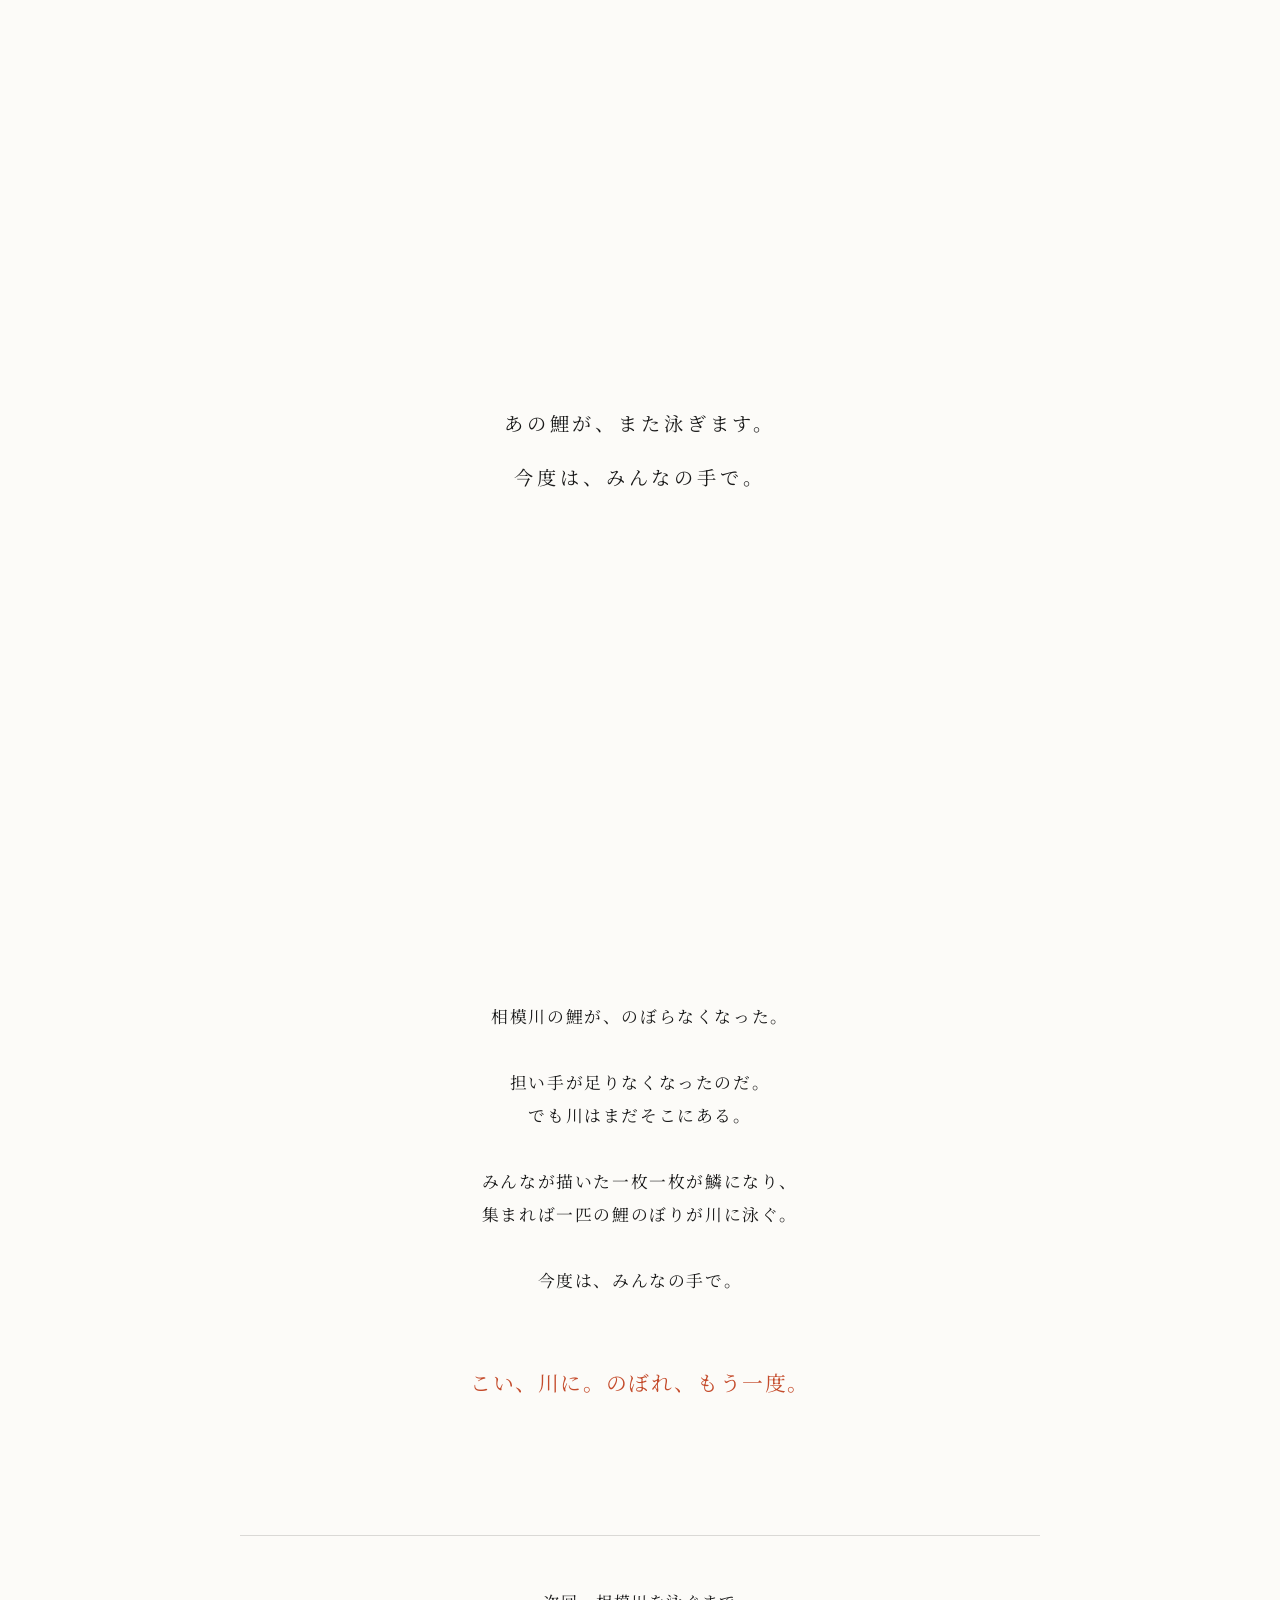
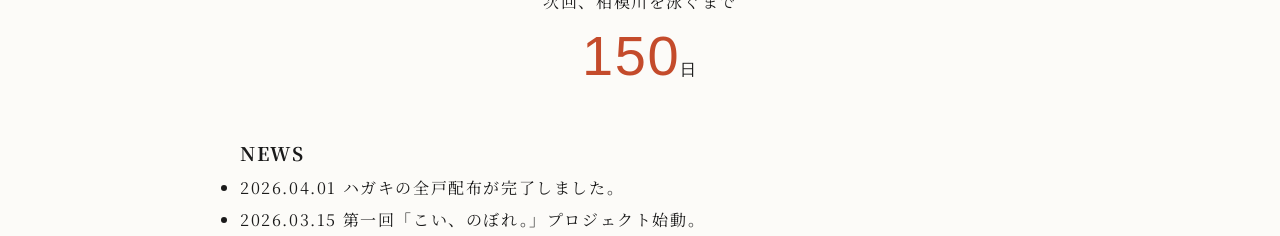
==== commit a207672a: "Update index.html" ====
--- a/index.html
+++ b/index.html
@@ -64,11 +64,13 @@
           <source src="https://github.com/forbidden-archive/koinobori/raw/refs/heads/main/%E9%AF%89%E3%81%AE%E3%81%BB%E3%82%99%E3%82%8A%E5%8B%95%E7%94%BB.mp4" type="video/mp4">
         </video>
         <div class="hero-overlay"></div>
-        <img src="https://github.com/forbidden-archive/koinobori/blob/main/%E3%83%AD%E3%82%B3%E3%82%99.png?raw=true" alt="こい、のぼれ。" class="hero-center-logo">
+        <div class="hero-center-logo-wrapper">
+          <img src="https://github.com/forbidden-archive/koinobori/blob/main/%E3%83%AD%E3%82%B3%E3%82%99.png?raw=true" alt="こい、のぼれ。" class="hero-center-logo">
+        </div>
       </div>
 
       <div class="content-wrapper">
-        <div class="statement fade-in-scroll">
+        <div class="statement fade-in">
           <p>相模川の鯉が、のぼらなくなった。</p>
           <p>担い手が足りなくなったのだ。<br>でも川はまだそこにある。</p>
           <p>みんなが描いた一枚一枚が鱗になり、<br>集まれば一匹の鯉のぼりが川に泳ぐ。</p>
@@ -76,27 +78,35 @@
           <p class="highlight">こい、川に。のぼれ、もう一度。</p>
         </div>
 
-        <div class="countdown-sec fade-in-scroll">
+        <div class="countdown-sec fade-in">
           <p>次回、相模川を泳ぐまで</p>
           <div class="countdown-timer" id="top-countdown">--<span>日</span></div>
         </div>
+
+        <div class="news-sec fade-in">
+          <h3>NEWS</h3>
+          <ul>
+            <li><span>2026.04.01</span> ハガキの全戸配布が完了しました。</li>
+            <li><span>2026.03.15</span> 第一回「こい、のぼれ。」プロジェクト始動。</li>
+          </ul>
+        </div>
       </div>
     </section>
 
     <section id="my-uroko" class="view">
       <div class="content-wrapper page-padding">
-        <h2 class="page-title">MYウロコ</h2>
-        <div class="countdown-sec small">
+        <h2 class="page-title fade-in">MYウロコ</h2>
+        <div class="countdown-sec small fade-in">
           <p>次回、泳ぐまで</p>
           <div class="countdown-timer" id="mu-countdown">--<span>日</span></div>
         </div>
-        <div class="district-stats fade-in-scroll">
+        <div class="district-stats fade-in">
           <h3>あなたの地域：田名（堀之内地区）</h3>
           <p>現在の参加人数: <span class="highlight-num">482</span> 人</p>
           <p>生み出される鯉のぼり: <span class="highlight-num">4</span> 匹予定</p>
           <div class="progress-bar"><div class="fill" style="width: 80%;"></div></div>
         </div>
-        <div class="registration-sec fade-in-scroll">
+        <div class="registration-sec fade-in">
           <h3>家族の鱗を登録する</h3>
           <form id="uroko-form">
             <input type="text" id="nickname" placeholder="ニックネーム (例: お父さん)" required>
@@ -104,7 +114,7 @@
           </form>
           <ul id="family-list" class="family-list"></ul>
         </div>
-        <div class="scan-sec fade-in-scroll">
+        <div class="scan-sec fade-in">
           <h3>鱗スキャン＆グッズ化</h3>
           <p>完成した鱗をスキャンして、オリジナルグッズにできます。</p>
           <label class="btn-camera">
@@ -112,7 +122,7 @@
             📸 カメラで鱗をスキャンする
           </label>
         </div>
-        <div class="gallery-sec fade-in-scroll">
+        <div class="gallery-sec fade-in">
           <h3>みんなの鱗ギャラリー</h3>
           <div class="gallery-grid" id="gallery-grid">
             <div class="gallery-item"><div class="dummy-img bg-red"></div><p>たかし</p></div>
@@ -125,18 +135,18 @@
 
     <section id="map" class="view">
       <div class="content-wrapper page-padding">
-        <h2 class="page-title">地図</h2>
-        <p class="subtitle text-center">相模原市中央区田名 高田橋付近</p>
-        <div class="map-container fade-in-scroll" style="margin-top: 30px;">
-          <iframe src="https://www.google.com/maps/embed?pb=!1m18!1m12!1m3!1d12992.518889158655!2d139.3248301!3d35.5398282!2m3!1f0!2f0!3f0!3m2!1i1024!2i768!4f13.1!3m3!1m2!1s0x6018fda020ebcdb5%3A0x88981dfc6e949110!2z6auY55Sw5qmL!5e0!3m2!1sja!2sjp!4v1700000000000!5m2!1sja!2sjp" width="100%" height="450" style="border:0;" allowfullscreen="" loading="lazy"></iframe>
+        <h2 class="page-title fade-in">地図</h2>
+        <p class="subtitle text-center fade-in">相模原市中央区田名 高田橋付近</p>
+        <div class="map-container fade-in" style="margin-top: 30px;">
+          <iframe src="https://www.google.com/maps/embed?pb=!1m18!1m12!1m3!1d12993.421453229864!2d139.32421375!3d35.5412402!2m3!1f0!2f0!3f0!3m2!1i1024!2i768!4f13.1!3m3!1m2!1s0x6018fd7d3c52a51f%3A0xc546abf43e5c9b74!2z6auY55Sw5qmL!5e0!3m2!1sja!2sjp!4v1700000000000!5m2!1sja!2sjp" width="100%" height="450" style="border:0;" allowfullscreen="" loading="lazy"></iframe>
         </div>
       </div>
     </section>
 
     <section id="history" class="view">
       <div class="content-wrapper page-padding">
-        <h2 class="page-title">歴史</h2>
-        <div class="history-content fade-in-scroll">
+        <h2 class="page-title fade-in">歴史</h2>
+        <div class="history-content fade-in">
           <p><strong>失われた風物詩「泳げ鯉のぼり相模川」</strong></p>
           <p>1988年から長年、相模原市中央区田名の高田橋付近では、春になると1200匹もの鯉のぼりが相模川の上空を舞う「泳げ鯉のぼり相模川」が開催されていました。相模原を代表する圧倒的な風景でした。</p>
           <p>しかし、巨大なワイヤーを張り巡らせる過酷な作業は、一部の有志ボランティアの献身によって支えられていました。担い手の高齢化と人手不足、そして時代の変化により、惜しまれつつもその歴史に幕を下ろしました。</p>
@@ -149,21 +159,21 @@
 
     <section id="how-it-works" class="view">
       <div class="content-wrapper page-padding">
-        <h2 class="page-title">仕組み</h2>
+        <h2 class="page-title fade-in">仕組み</h2>
         <div class="steps-vertical">
-          <div class="step-card fade-in-scroll">
+          <div class="step-card fade-in">
             <div class="step-info"><span class="num">01</span><h3>ポストに届く</h3><p>自治会から鱗型ハガキが届きます。</p></div>
             <div class="img-placeholder">写真/イラストが入ります</div>
           </div>
-          <div class="step-card fade-in-scroll">
+          <div class="step-card fade-in">
             <div class="step-info"><span class="num">02</span><h3>自由に描く</h3><p>切り取り線を気にせずデコレーションします。</p></div>
             <div class="img-placeholder">写真/イラストが入ります</div>
           </div>
-          <div class="step-card fade-in-scroll">
+          <div class="step-card fade-in">
             <div class="step-info"><span class="num">03</span><h3>破って送る</h3><p>手で破り、左半分をポストへ投函します。</p></div>
             <div class="img-placeholder">写真/イラストが入ります</div>
           </div>
-          <div class="step-card fade-in-scroll">
+          <div class="step-card fade-in">
             <div class="step-info"><span class="num">04</span><h3>川で探す</h3><p>5月5日、右半分を持って川へ行き自分の鱗を探します。</p></div>
             <div class="img-placeholder">写真/イラストが入ります</div>
           </div>
@@ -173,8 +183,8 @@
 
     <section id="status" class="view">
       <div class="content-wrapper page-padding text-center">
-        <h2 class="page-title">開催状況</h2>
-        <div class="fade-in-scroll">
+        <h2 class="page-title fade-in">開催状況</h2>
+        <div class="fade-in">
           <p class="status-large">現在、鱗の回収期間中です。</p>
           <p><strong>全体回収率: 68%</strong> (目標10,000枚)</p>
           <div class="progress-bar" style="margin: 20px auto;"><div class="fill" style="width: 68%;"></div></div>
@@ -185,8 +195,8 @@
 
     <section id="access" class="view">
       <div class="content-wrapper page-padding">
-        <h2 class="page-title">交通アクセス</h2>
-        <div class="access-info fade-in-scroll">
+        <h2 class="page-title fade-in">交通アクセス</h2>
+        <div class="access-info fade-in">
           <h3>相模川 田名 高田橋付近</h3>
           <ul style="margin-top: 20px;">
             <li style="margin-bottom: 20px;"><strong>バスでお越しの方</strong><br>JR横浜線「相模原駅」南口、または「橋本駅」南口からバス「水郷田名」行き終点下車、徒歩数分。</li>
--- a/style.css
+++ b/style.css
@@ -6,6 +6,7 @@
   --accent-color: #c44b2b;
   --border-color: rgba(26, 26, 26, 0.15);
   --font-serif: 'Noto Serif JP', serif;
+  --font-sans: 'Noto Sans JP', sans-serif; /* ゴシック体を追加 */
 }
 
 * { margin: 0; padding: 0; box-sizing: border-box; }
@@ -20,116 +21,149 @@
 }
 
 /* =========================================
-   SPLASH SCREEN (Opening Animation)
+   SPLASH SCREEN
 ========================================= */
 #splash-screen {
   position: fixed;
   top: 0; left: 0; width: 100vw; height: 100vh;
   background-color: var(--bg-color);
   z-index: 9999;
-  display: flex;
-  justify-content: center;
-  align-items: center;
+  display: flex; justify-content: center; align-items: center;
   transition: opacity 1.5s ease-in-out, visibility 1.5s;
 }
-.splash-text {
-  text-align: center;
-  font-size: 1.2rem;
-  letter-spacing: 0.2em;
-}
-.splash-text p {
-  opacity: 0;
-  transform: translateY(10px);
-}
-.splash-text p.show {
-  opacity: 1;
-  transform: translateY(0);
-  transition: all 1s ease;
-}
+.splash-text { text-align: center; font-size: 1.2rem; letter-spacing: 0.2em; }
+.splash-text p { opacity: 0; transform: translateY(10px); }
+.splash-text p.show { opacity: 1; transform: translateY(0); transition: all 1s ease; }
 .line2 { margin-top: 15px; }
 
 /* =========================================
-   GLOBAL UI (Nav & Tags)
+   GLOBAL UI (Nav, Tags, Uroko Btn)
 ========================================= */
 .menu-btn {
-  position: fixed;
-  top: 20px; right: 20px;
+  position: fixed; top: 20px; right: 20px;
   width: 45px; height: 45px;
-  background: var(--bg-color);
-  border: 1px solid var(--border-color);
-  border-radius: 50%;
-  z-index: 1000;
-  cursor: pointer;
-  display: flex;
-  flex-direction: column;
-  justify-content: center;
-  align-items: center;
-  gap: 5px;
-}
-.menu-btn span {
-  width: 20px; height: 1px;
-  background: var(--text-color);
-  transition: 0.3s;
-}
+  background: var(--bg-color); border: 1px solid var(--border-color);
+  border-radius: 50%; z-index: 1000; cursor: pointer;
+  display: flex; flex-direction: column; justify-content: center; align-items: center; gap: 5px;
+}
+.menu-btn span { width: 20px; height: 1px; background: var(--text-color); transition: 0.3s; }
 .menu-btn.open span:nth-child(1) { transform: translateY(6px) rotate(45deg); }
 .menu-btn.open span:nth-child(2) { opacity: 0; }
 .menu-btn.open span:nth-child(3) { transform: translateY(-6px) rotate(-45deg); }
 
 .mobile-menu {
-  position: fixed;
-  top: 0; left: 0; width: 100vw; height: 100vh;
-  background: rgba(252, 251, 248, 0.98);
-  z-index: 999;
-  display: flex;
-  justify-content: center;
-  align-items: center;
-  opacity: 0;
-  visibility: hidden;
-  transition: 0.3s;
+  position: fixed; top: 0; left: 0; width: 100vw; height: 100vh;
+  background: rgba(252, 251, 248, 0.98); z-index: 999;
+  display: flex; justify-content: center; align-items: center;
+  opacity: 0; visibility: hidden; transition: 0.3s;
 }
 .mobile-menu.open { opacity: 1; visibility: visible; }
 .mobile-menu ul { list-style: none; text-align: center; }
 .mobile-menu li { margin: 25px 0; }
-.mobile-menu a {
-  text-decoration: none;
-  color: var(--text-color);
-  font-size: 1.5rem;
-  letter-spacing: 0.2em;
-}
-
-/* 右側固定タグ (PC・タブレット用) */
+.mobile-menu a { text-decoration: none; color: var(--text-color); font-size: 1.5rem; letter-spacing: 0.2em; }
+
+/* 右側固定タグ (ゴシック体・カラフル) */
 .side-tags {
-  position: fixed;
-  right: 0; top: 50%;
-  transform: translateY(-50%);
-  z-index: 900;
-  display: flex;
-  flex-direction: column;
+  position: fixed; right: 0; top: 40%;
+  transform: translateY(-50%); z-index: 900;
+  display: flex; flex-direction: column; gap: 2px;
 }
 .side-tags a {
   writing-mode: vertical-rl;
   text-decoration: none;
-  color: var(--text-color);
-  background: rgba(252, 251, 248, 0.8);
-  border: 1px solid var(--border-color);
-  border-right: none;
+  font-family: var(--font-sans); /* ゴシック体 */
+  font-weight: 700;
+  color: #fff;
   padding: 15px 8px;
-  font-size: 0.8rem;
-  letter-spacing: 0.2em;
-  margin-bottom: 5px;
+  font-size: 0.85rem;
+  letter-spacing: 0.1em;
   transition: 0.3s;
   border-radius: 5px 0 0 5px;
-}
-.side-tags a:hover, .side-tags a.active {
-  background: var(--text-color);
-  color: var(--bg-color);
-}
+  box-shadow: -2px 2px 10px rgba(0,0,0,0.1);
+}
+/* タグごとのカラー設定 */
+.tag-map { background-color: #4a6fa5; }
+.tag-history { background-color: #8c7a6b; }
+.tag-how { background-color: #5b8c5a; }
+.tag-status { background-color: #d4a373; }
+.tag-access { background-color: #6d6875; }
+
+.side-tags a:hover { filter: brightness(1.1); padding-right: 15px; }
+
+/* MYウロコ 鱗型フローティングボタン */
+.uroko-float-btn {
+  position: fixed;
+  bottom: 30px; right: 30px;
+  width: 80px; height: 80px;
+  background-color: var(--accent-color);
+  border-radius: 0 50% 50% 50%; /* 鱗（メタボール）の形 */
+  transform: rotate(45deg);
+  display: flex; justify-content: center; align-items: center;
+  z-index: 1000;
+  text-decoration: none;
+  box-shadow: 2px 2px 15px rgba(196, 75, 43, 0.4);
+  transition: transform 0.3s;
+}
+.uroko-float-btn:hover { transform: rotate(45deg) scale(1.1); }
+.uroko-float-btn span {
+  transform: rotate(-45deg); /* 文字は水平に直す */
+  color: #fff;
+  font-family: var(--font-sans);
+  font-weight: 700;
+  font-size: 0.8rem;
+  text-align: center;
+  line-height: 1.2;
+}
+
+/* =========================================
+   TOP PAGE (Hero & Logos)
+========================================= */
+/* ロゴを横並びに */
+.top-nav-static {
+  position: absolute; top: 30px; left: 30px; z-index: 10;
+  display: flex; align-items: center; gap: 40px;
+}
+/* 透過バグ修正：mix-blend-modeはここでかける */
+.top-logo { 
+  height: 45px; 
+  mix-blend-mode: multiply; 
+}
+.top-links { list-style: none; display: flex; gap: 20px; }
+.top-links a { text-decoration: none; color: var(--text-color); font-size: 0.85rem; font-family: var(--font-sans); font-weight: 700; }
+
 @media (max-width: 768px) {
-  .side-tags { display: none; } /* スマホではハンバーガーのみ */
-}
-
-/* =========================================
-   SPA VIEWS
+  .top-links { display: none; } /* スマホでは横並びリンクは隠す */
+  .side-tags a { font-size: 0.7rem; padding: 10px 5px; } /* スマホのタグは小さく */
+  .uroko-float-btn { width: 60px; height: 60px; bottom: 20px; right: 20px; }
+  .uroko-float-btn span { font-size: 0.6rem; }
+}
+
+.hero {
+  position: relative; width: 100vw; height: 100vh; /* 画面全体に変更 */
+  display: flex; justify-content: center; align-items: center;
+  overflow: hidden;
+  background-color: var(--bg-color); /* 透過用の下地 */
+}
+.hero-video {
+  position: absolute; top: 0; left: 0;
+  width: 100%; height: 100%;
+  object-fit: cover; /* 16:9を画面全体にトリミング */
+  z-index: 1;
+}
+.hero-overlay {
+  position: absolute; top: 0; left: 0; width: 100%; height: 100%;
+  background: rgba(252, 251, 248, 0.8); /* 動画を白く飛ばす */
+  z-index: 2;
+}
+.hero-center-logo {
+  height: 35vh; /* 前よりかなり巨大化 */
+  max-height: 400px;
+  mix-blend-mode: multiply; /* 白背景を透過 */
+  z-index: 3;
+}
+
+/* =========================================
+   SPA VIEWS & OTHERS
 ========================================= */
 .view { display: none; animation: fadeInView 0.5s ease; }
 .view.active { display: block; }
@@ -137,55 +171,8 @@
 
 .content-wrapper { max-width: 800px; margin: 0 auto; }
 .page-padding { padding: 100px 20px 80px; }
-.page-title {
-  text-align: center;
-  font-size: 1.5rem;
-  font-weight: 300;
-  letter-spacing: 0.2em;
-  margin-bottom: 50px;
-  border-bottom: 1px solid var(--border-color);
-  padding-bottom: 20px;
-}
-
-/* =========================================
-   HOME VIEW
-========================================= */
-.top-nav-static {
-  position: absolute;
-  top: 30px; left: 30px;
-  z-index: 10;
-}
-.top-logo { height: 40px; mix-blend-mode: multiply; margin-bottom: 20px; }
-.top-links { list-style: none; display: flex; flex-direction: column; gap: 10px; }
-.top-links a { text-decoration: none; color: var(--text-color); font-size: 0.8rem; font-weight: 700; letter-spacing: 0.1em; }
-@media (max-width: 768px) { .top-links { display: none; } }
-
-.hero {
-  position: relative;
-  height: 80vh;
-  display: flex;
-  justify-content: center;
-  align-items: center;
-  overflow: hidden;
-}
-.hero-video {
-  position: absolute;
-  top: 50%; left: 50%;
-  transform: translate(-50%, -50%);
-  min-width: 100%; min-height: 100%;
-  z-index: -2;
-  object-fit: cover;
-}
-.hero-overlay {
-  position: absolute;
-  top: 0; left: 0; width: 100%; height: 100%;
-  background: rgba(252, 251, 248, 0.7); /* 白く加工して見やすく */
-  z-index: -1;
-}
-.hero-center-logo {
-  height: 80px;
-  mix-blend-mode: multiply;
-}
+.page-title { text-align: center; font-size: 1.5rem; font-weight: 300; letter-spacing: 0.2em; margin-bottom: 50px; border-bottom: 1px solid var(--border-color); padding-bottom: 20px; }
+.text-center { text-align: center; }
 
 .statement { text-align: center; padding: 100px 20px; font-size: 1.05rem; }
 .statement p { margin-bottom: 2rem; }
@@ -195,24 +182,11 @@
 .countdown-timer { font-size: 3.5rem; font-family: Helvetica, sans-serif; color: var(--accent-color); line-height: 1; margin-top: 10px; }
 .countdown-timer span { font-size: 1rem; color: var(--text-color); }
 
-.news-sec { padding: 50px 20px; border-top: 1px solid var(--border-color); }
-.news-sec h3 { font-size: 1rem; margin-bottom: 20px; letter-spacing: 0.2em; }
-.news-sec ul { list-style: none; }
-.news-sec li { margin-bottom: 15px; font-size: 0.9rem; border-bottom: 1px dashed #ddd; padding-bottom: 10px; }
-.news-sec span { font-family: Helvetica, sans-serif; margin-right: 15px; color: #888; }
-
-/* =========================================
-   MY UROKO VIEW
-========================================= */
 .highlight-num { font-size: 1.5rem; color: var(--accent-color); font-weight: 700; font-family: Helvetica, sans-serif; }
 .progress-bar { width: 100%; height: 4px; background: #eaeaea; border-radius: 2px; overflow: hidden; margin: 10px 0; }
 .progress-bar .fill { height: 100%; background: var(--accent-color); }
 
-.registration-sec, .scan-sec, .gallery-sec {
-  margin-top: 60px;
-  padding-top: 40px;
-  border-top: 1px solid var(--border-color);
-}
+.registration-sec, .scan-sec, .gallery-sec { margin-top: 60px; padding-top: 40px; border-top: 1px solid var(--border-color); }
 #uroko-form { display: flex; gap: 10px; margin-top: 20px; }
 #nickname { flex: 1; padding: 12px; border: 1px solid var(--border-color); font-family: inherit; }
 .btn-primary { background: var(--text-color); color: var(--bg-color); border: none; padding: 0 30px; cursor: pointer; }
@@ -220,11 +194,7 @@
 .family-list li { padding: 15px; background: #fff; border: 1px solid var(--border-color); margin-bottom: 10px; font-size: 0.95rem; }
 .family-list strong { color: var(--accent-color); }
 
-.btn-camera {
-  display: block; width: 100%; padding: 20px;
-  text-align: center; background: var(--text-color); color: var(--bg-color);
-  margin-top: 20px; cursor: pointer; border-radius: 5px;
-}
+.btn-camera { display: block; width: 100%; padding: 20px; text-align: center; background: var(--text-color); color: var(--bg-color); margin-top: 20px; cursor: pointer; border-radius: 5px; }
 .btn-camera input { display: none; }
 
 .gallery-grid { display: grid; grid-template-columns: repeat(3, 1fr); gap: 10px; margin-top: 20px; }
@@ -232,9 +202,6 @@
 .dummy-img { width: 100%; aspect-ratio: 1; border-radius: 50% 0 50% 50%; transform: rotate(45deg); margin: 0 auto 15px; }
 .bg-red { background: #c44b2b; } .bg-blue { background: #7ca8b8; } .bg-yellow { background: #e2b464; }
 
-/* =========================================
-   OTHER VIEWS
-========================================= */
 .history-content p { margin-bottom: 1.5rem; }
 .steps-vertical { display: flex; flex-direction: column; gap: 40px; }
 .step-card { display: flex; gap: 20px; align-items: center; border: 1px solid var(--border-color); padding: 20px; background: #fff; }
@@ -242,4 +209,3 @@
 .step-info .num { font-size: 1.5rem; color: var(--accent-color); font-family: Helvetica, sans-serif; }
 .img-placeholder { width: 120px; height: 120px; background: #f0f0f0; display: flex; justify-content: center; align-items: center; font-size: 0.7rem; color: #aaa; text-align: center; }
 @media (max-width: 600px) { .step-card { flex-direction: column; text-align: center; } .img-placeholder { width: 100%; height: 200px; } }
-.access-info li { margin-bottom: 20px; }
